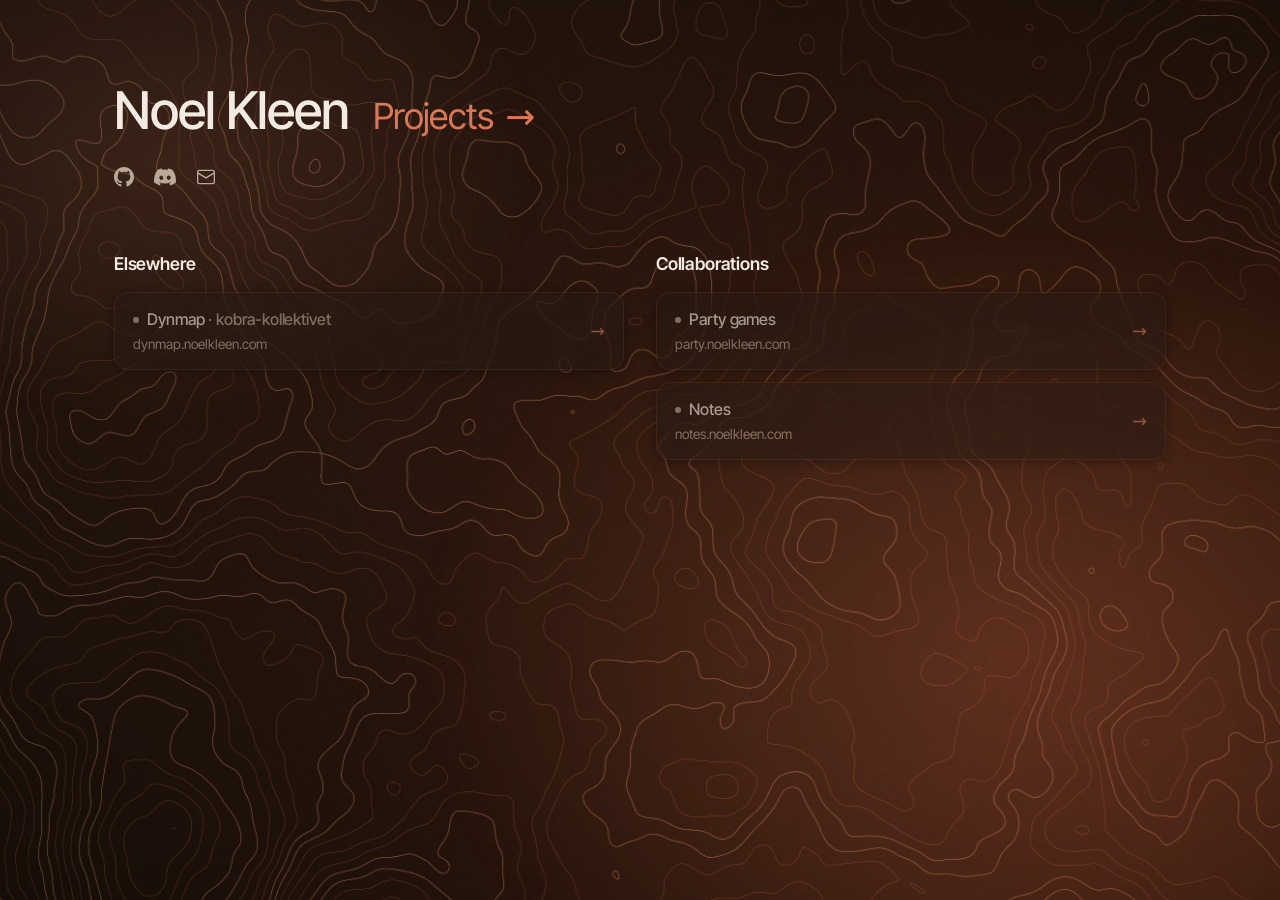
==== index.html @ 53dd17fd "Add Projects + Finance links, promote Projects beside the title - projects.noelkleen.com moves from " ====
<!doctype html>
<html lang="en">
  <head>
    <meta charset="UTF-8" />
    <meta name="viewport" content="width=device-width, initial-scale=1.0" />
    <title>Noel Kleen</title>
    <meta name="description" content="An index of what's running on noelkleen.com — out in the open, run with others, or kept to myself." />
    <meta name="theme-color" content="#1a1108" />
    <link rel="preload" as="font" type="font/woff2" href="/fonts/InterTight-latin.woff2" crossorigin />
    <link rel="stylesheet" href="/css/styles.css?v=__CSS_VERSION__" />
  </head>
  <body>
    <div class="cursor-glow" aria-hidden="true"></div>
    <div class="wrap">
      <header class="hero">
        <div class="hero-text">
          <div class="hero-headline">
            <h1 class="t-display">Noel Kleen</h1>
            <a class="hero-projects" href="https://projects.noelkleen.com" data-host="projects.noelkleen.com">
              <span>Projects</span>
              <span class="hero-projects-arrow" aria-hidden="true">→</span>
            </a>
          </div>
          <nav class="contact" aria-label="contact">
          <a href="https://github.com/AbstractNucleus" target="_blank" rel="noopener noreferrer" aria-label="GitHub">
            <svg width="20" height="20" viewBox="0 0 24 24" fill="currentColor" aria-hidden="true">
              <path d="M12 0C5.374 0 0 5.373 0 12c0 5.302 3.438 9.8 8.207 11.387.599.111.793-.261.793-.577v-2.234c-3.338.726-4.033-1.416-4.033-1.416-.546-1.387-1.333-1.756-1.333-1.756-1.089-.745.083-.729.083-.729 1.205.084 1.839 1.237 1.839 1.237 1.07 1.834 2.807 1.304 3.492.997.107-.775.418-1.305.762-1.604-2.665-.305-5.467-1.334-5.467-5.931 0-1.311.469-2.381 1.236-3.221-.124-.303-.535-1.524.117-3.176 0 0 1.008-.322 3.301 1.23A11.509 11.509 0 0 1 12 5.803c1.02.005 2.047.138 3.006.404 2.291-1.552 3.297-1.23 3.297-1.23.653 1.653.242 2.874.118 3.176.77.84 1.235 1.911 1.235 3.221 0 4.609-2.807 5.624-5.479 5.921.43.372.823 1.102.823 2.222v3.293c0 .319.192.694.801.576C20.566 21.797 24 17.3 24 12c0-6.627-5.373-12-12-12z" />
            </svg>
          </a>
          <a href="https://discord.com/users/abstractnucleus" target="_blank" rel="noopener noreferrer" aria-label="Discord">
            <svg width="22" height="22" viewBox="0 0 24 24" fill="currentColor" aria-hidden="true">
              <path d="M20.317 4.37a19.791 19.791 0 0 0-4.885-1.515.074.074 0 0 0-.079.037c-.21.375-.444.864-.608 1.25a18.27 18.27 0 0 0-5.487 0 12.64 12.64 0 0 0-.617-1.25.077.077 0 0 0-.079-.037A19.736 19.736 0 0 0 3.677 4.37a.07.07 0 0 0-.032.027C.533 9.046-.32 13.58.099 18.057a.082.082 0 0 0 .031.057 19.9 19.9 0 0 0 5.993 3.03.078.078 0 0 0 .084-.028c.462-.63.874-1.295 1.226-1.994a.076.076 0 0 0-.041-.106 13.107 13.107 0 0 1-1.872-.892.077.077 0 0 1-.008-.128 10.2 10.2 0 0 0 .372-.292.074.074 0 0 1 .077-.01c3.928 1.793 8.18 1.793 12.062 0a.074.074 0 0 1 .078.01c.12.098.246.198.373.292a.077.077 0 0 1-.006.127 12.299 12.299 0 0 1-1.873.892.077.077 0 0 0-.041.107c.36.698.772 1.362 1.225 1.993a.076.076 0 0 0 .084.028 19.839 19.839 0 0 0 6.002-3.03.077.077 0 0 0 .032-.054c.5-5.177-.838-9.674-3.549-13.66a.061.061 0 0 0-.031-.03zM8.02 15.33c-1.183 0-2.157-1.085-2.157-2.419 0-1.333.956-2.419 2.157-2.419 1.21 0 2.176 1.096 2.157 2.42 0 1.333-.956 2.418-2.157 2.418zm7.975 0c-1.183 0-2.157-1.085-2.157-2.419 0-1.333.956-2.419 2.157-2.419 1.21 0 2.176 1.096 2.157 2.42 0 1.333-.946 2.418-2.157 2.418z" />
            </svg>
          </a>
          <a href="mailto:noelhkleen@gmail.com" aria-label="Email">
            <svg width="20" height="20" viewBox="0 0 24 24" fill="none" stroke="currentColor" stroke-width="1.6" stroke-linecap="round" stroke-linejoin="round" aria-hidden="true">
              <rect x="2" y="4" width="20" height="16" rx="2" />
              <path d="M22 7l-10 6L2 7" />
            </svg>
          </a>
        </nav>
        </div>

        <div class="hero-actions">
          <details class="menu" hidden>
            <summary class="pill">
              <span>Private</span>
              <span class="menu-caret" aria-hidden="true"></span>
            </summary>
            <ul class="menu-panel" role="menu">
              <li role="none">
                <a class="menu-item" role="menuitem" href="https://analytics.noelkleen.com" data-host="analytics.noelkleen.com">
                  <span class="menu-item-title"><span class="status-dot" aria-hidden="true"></span>Analytics</span>
                  <span class="menu-item-host">analytics.noelkleen.com</span>
                </a>
              </li>
              <li role="none">
                <a class="menu-item" role="menuitem" href="https://studio.noelkleen.com" data-host="studio.noelkleen.com">
                  <span class="menu-item-title"><span class="status-dot" aria-hidden="true"></span>Studio</span>
                  <span class="menu-item-host">studio.noelkleen.com</span>
                </a>
              </li>
              <li role="none">
                <a class="menu-item" role="menuitem" href="https://finance.noelkleen.com" data-host="finance.noelkleen.com">
                  <span class="menu-item-title"><span class="status-dot" aria-hidden="true"></span>Finance</span>
                  <span class="menu-item-host">finance.noelkleen.com</span>
                </a>
              </li>
            </ul>
          </details>
        </div>
      </header>

      <main class="columns">
        <section aria-labelledby="col-elsewhere">
          <h2 id="col-elsewhere" class="t-h2">Elsewhere</h2>
          <ul class="link-list">
            <li>
              <a class="link-row" href="https://dynmap.noelkleen.com" data-host="dynmap.noelkleen.com">
                <span class="link-row-text">
                  <span class="link-row-title"><span class="status-dot" aria-hidden="true"></span>Dynmap <span class="t-muted">· kobra-kollektivet</span></span>
                  <span class="link-row-host">dynmap.noelkleen.com</span>
                </span>
                <span class="link-row-arrow" aria-hidden="true">→</span>
              </a>
            </li>
          </ul>
        </section>

        <section aria-labelledby="col-collaborations">
          <h2 id="col-collaborations" class="t-h2">Collaborations</h2>
          <ul class="link-list">
            <li>
              <a class="link-row" href="https://party.noelkleen.com" data-host="party.noelkleen.com">
                <span class="link-row-text">
                  <span class="link-row-title"><span class="status-dot" aria-hidden="true"></span>Party games</span>
                  <span class="link-row-host">party.noelkleen.com</span>
                </span>
                <span class="link-row-arrow" aria-hidden="true">→</span>
              </a>
            </li>
            <li>
              <a class="link-row" href="https://notes.noelkleen.com" data-host="notes.noelkleen.com">
                <span class="link-row-text">
                  <span class="link-row-title"><span class="status-dot" aria-hidden="true"></span>Notes</span>
                  <span class="link-row-host">notes.noelkleen.com</span>
                </span>
                <span class="link-row-arrow" aria-hidden="true">→</span>
              </a>
            </li>
          </ul>
        </section>

      </main>
    </div>
    <script>
      // Cursor-following spotlight. rAF-throttled CSS-var writes so we
      // don't fight the compositor; short-circuits on reduced-motion and
      // on touch-primary devices (where there's no cursor to follow).
      (function () {
        if (window.matchMedia('(prefers-reduced-motion: reduce)').matches) return;
        if (window.matchMedia('(hover: none)').matches) return;
        var body = document.body;
        var pendingX = 0, pendingY = 0, scheduled = false;
        window.addEventListener('mousemove', function (e) {
          pendingX = e.clientX;
          pendingY = e.clientY;
          if (!scheduled) {
            scheduled = true;
            requestAnimationFrame(function () {
              body.style.setProperty('--mouse-x', pendingX + 'px');
              body.style.setProperty('--mouse-y', pendingY + 'px');
              if (!body.classList.contains('has-cursor')) body.classList.add('has-cursor');
              scheduled = false;
            });
          }
        }, { passive: true });
        window.addEventListener('mouseleave', function () {
          body.classList.remove('has-cursor');
        });
      })();
    </script>
    <script>
      // Probe each subdomain from the visitor's own browser. mode:no-cors
      // makes the request cross-origin-safe at the cost of getting an
      // opaque response — but we only need the binary signal: the
      // promise resolves on any HTTP response (host is reachable from
      // this network), rejects on DNS failure / connection refused / TLS
      // error / timeout (not reachable). 5s timeout via AbortController.
      // no-referrer + credentials:omit so we don't leak anything to
      // the target hosts.
      (function () {
        function check(host) {
          var ctrl = new AbortController();
          var timer = setTimeout(function () { ctrl.abort(); }, 5000);
          return fetch('https://' + host + '/?t=' + Date.now(), {
            mode: 'no-cors',
            cache: 'no-store',
            credentials: 'omit',
            referrerPolicy: 'no-referrer',
            signal: ctrl.signal
          })
            .then(function () { return true; })
            .catch(function () { return false; })
            .then(function (up) { clearTimeout(timer); return up; });
        }

        document.querySelectorAll('[data-host]').forEach(function (el) {
          check(el.dataset.host).then(function (up) {
            el.classList.add(up ? 'is-up' : 'is-down');
            el.title = up ? 'Online' : 'Offline';
            if (up) {
              var menu = el.closest('.menu');
              if (menu) menu.hidden = false;
            }
          });
        });
      })();
    </script>
  </body>
</html>
---- css/styles.css ----
/* =========================================================================
   noelkleen.com — styles
   Built on the Hearth design system (D:/code/design). Warm dark editorial:
   cocoa-pit page with a terracotta glow over a topography texture, glass
   panels with hairline accent borders, Inter Tight throughout, one accent.

   Single CSS file so the build is one hash, one link. Font and image paths
   are absolute (`/fonts/...`, `/images/...`) so this stylesheet can be
   served from /css/styles.css and still resolve its assets.
   ========================================================================= */


/* ---- Fonts (Inter Tight, variable weight 100–900, latin + latin-ext) ---- */

@font-face {
  font-family: 'Inter Tight';
  font-style: normal;
  font-weight: 100 900;
  font-display: swap;
  src: url('/fonts/InterTight-latin.woff2') format('woff2');
  unicode-range: U+0000-00FF, U+0131, U+0152-0153, U+02BB-02BC, U+02C6, U+02DA, U+02DC, U+0304, U+0308, U+0329, U+2000-206F, U+20AC, U+2122, U+2191, U+2193, U+2212, U+2215, U+FEFF, U+FFFD;
}

@font-face {
  font-family: 'Inter Tight';
  font-style: normal;
  font-weight: 100 900;
  font-display: swap;
  src: url('/fonts/InterTight-latin-ext.woff2') format('woff2');
  unicode-range: U+0100-02BA, U+02BD-02C5, U+02C7-02CC, U+02CE-02D7, U+02DD-02FF, U+0304, U+0308, U+0329, U+1D00-1DBF, U+1E00-1E9F, U+1EF2-1EFF, U+2020, U+20A0-20AB, U+20AD-20C0, U+2113, U+2C60-2C7F, U+A720-A7FF;
}

@font-face {
  font-family: 'Inter Tight';
  font-style: italic;
  font-weight: 100 900;
  font-display: swap;
  src: url('/fonts/InterTight-italic-latin.woff2') format('woff2');
  unicode-range: U+0000-00FF, U+0131, U+0152-0153, U+02BB-02BC, U+02C6, U+02DA, U+02DC, U+0304, U+0308, U+0329, U+2000-206F, U+20AC, U+2122, U+2191, U+2193, U+2212, U+2215, U+FEFF, U+FFFD;
}

@font-face {
  font-family: 'Inter Tight';
  font-style: italic;
  font-weight: 100 900;
  font-display: swap;
  src: url('/fonts/InterTight-italic-latin-ext.woff2') format('woff2');
  unicode-range: U+0100-02BA, U+02BD-02C5, U+02C7-02CC, U+02CE-02D7, U+02DD-02FF, U+0304, U+0308, U+0329, U+1D00-1DBF, U+1E00-1E9F, U+1EF2-1EFF, U+2020, U+20A0-20AB, U+20AD-20C0, U+2113, U+2C60-2C7F, U+A720-A7FF;
}


/* ---- Primitives -------------------------------------------------------- */
:root {
  --hex-cocoa-pit:    #1a1108;
  --hex-cocoa-glow:   #3a1d10;
  --hex-cocoa:        #261b14;
  --hex-cocoa-lift:   #32231a;

  --hex-cream:        #f3ebe1;
  --hex-stone:        #b8a99a;

  --hex-clay:         #d97757;
  --hex-clay-soft:    #cc785c;

  --hex-surface:        rgba(38, 27, 20, 0.78);
  --hex-surface-lift:   rgba(50, 35, 26, 0.88);
  --hex-border:         rgba(204, 120, 92, 0.18);
  --hex-border-strong:  rgba(217, 119, 87, 0.45);
}


/* ---- Semantic tokens --------------------------------------------------- */
:root {
  --bg-page:           var(--hex-cocoa-pit);
  --bg-glow:           var(--hex-cocoa-glow);
  --bg-surface:        var(--hex-surface);
  --bg-surface-hover:  var(--hex-surface-lift);

  --fg-primary:  var(--hex-cream);
  --fg-muted:    var(--hex-stone);

  --border-soft:    var(--hex-border);
  --border-strong:  var(--hex-border-strong);

  --accent:       var(--hex-clay);
  --accent-soft:  var(--hex-clay-soft);

  --ring: var(--hex-clay);

  --shadow:        0 2px 12px rgba(0, 0, 0, 0.5);
  --shadow-hover:  0 12px 32px rgba(0, 0, 0, 0.6),
                   0 0 0 1px var(--border-strong);

  color-scheme: dark;
}


/* ---- Type, radii, spacing, motion -------------------------------------- */
:root {
  --font-sans: "Inter Tight", "Inter", -apple-system, BlinkMacSystemFont,
               "Segoe UI", system-ui, "Helvetica Neue", Arial, sans-serif;
  --font-mono: ui-monospace, "JetBrains Mono", "Fira Code", SFMono-Regular,
               Menlo, Consolas, "Liberation Mono", monospace;

  --fs-xs:  0.85rem;
  --fs-sm:  0.9rem;
  --fs-md:  0.95rem;
  --fs-base: 1rem;
  --fs-lg:  1.1rem;
  --fs-xl:  1.2rem;
  --fs-display: clamp(2.25rem, 4.5vw, 3.25rem);

  --lh-tight: 1.2;
  --lh-snug:  1.35;
  --lh-base:  1.55;

  --radius:        14px;
  --radius-small:  8px;

  --space-1:  4px;
  --space-2:  8px;
  --space-3:  12px;
  --space-4:  16px;
  --space-5:  20px;
  --space-6:  24px;
  --space-7:  28px;
  --space-8:  32px;
  --space-10: 40px;
  --space-14: 56px;
  --space-16: 64px;
  --space-20: 80px;

  --motion-fast: 180ms;
  --ease:        ease;
}


/* ---- Base -------------------------------------------------------------- */
*, *::before, *::after { box-sizing: border-box; }

html, body {
  margin: 0;
  padding: 0;
  min-height: 100vh;
}

/* Page colour lives on html so body's pseudo-elements can layer the
   animated topography + glow above it without occluding each other. */
html {
  background-color: var(--bg-page);
}

body {
  color: var(--fg-primary);
  font-family: var(--font-sans);
  font-size: var(--fs-base);
  line-height: var(--lh-base);
  -webkit-font-smoothing: antialiased;
  text-rendering: optimizeLegibility;
}


/* ---- Animated backdrop -----------------------------------------------
   Ported from the /projects page. Three layers, all behind content:
     1. body::before — the topography texture, drifting + zooming slowly
     2. body::after  — two warm radial glows wandering at different rates
     3. .cursor-glow — a spotlight that follows the mouse (set in JS via
                       --mouse-x / --mouse-y custom properties)
   The design system has a "no background animation" rule; this is an
   intentional override to match the rest of the noelkleen.com surface.
   --------------------------------------------------------------------- */

body::before,
body::after {
  content: "";
  position: fixed;
  inset: -8%;
  z-index: -1;
  pointer-events: none;
  will-change: transform, opacity;
}

body::before {
  background: url("/images/topography.jpg") center / cover no-repeat;
  opacity: 0.65;
  animation: backdrop-drift 10s ease-in-out infinite alternate;
}

body::after {
  background:
    radial-gradient(ellipse 1100px 800px at 75% 70%,
                    rgba(217, 119, 87, 0.20) 0%,
                    rgba(58, 36, 27, 0) 55%),
    radial-gradient(ellipse 700px 500px at 18% 22%,
                    rgba(224, 139, 111, 0.13) 0%,
                    rgba(58, 36, 27, 0) 55%);
  background-size: 100% 100%, 100% 100%;
  animation: glow-wander 6s ease-in-out infinite alternate,
             glow-shift 4s ease-in-out infinite alternate;
}

@keyframes backdrop-drift {
  0%   { transform: translate3d(-2%, -1%, 0) scale(1.04) rotate(-0.8deg); }
  100% { transform: translate3d(2%, 1.5%, 0) scale(1.10) rotate(0.8deg); }
}

@keyframes glow-wander {
  0%   { transform: translate3d(-3%, 2%, 0) scale(1.0); }
  100% { transform: translate3d(4%, -2%, 0) scale(1.15); }
}

@keyframes glow-shift {
  0%   { background-position: 0% 0%, 0% 0%; }
  100% { background-position: 4% -3%, -5% 4%; }
}

.cursor-glow {
  position: fixed;
  inset: 0;
  z-index: -1;
  pointer-events: none;
  background: radial-gradient(circle 360px at var(--mouse-x, 50%) var(--mouse-y, 50%),
              rgba(217, 119, 87, 0.22) 0%,
              rgba(217, 119, 87, 0.08) 30%,
              rgba(58, 36, 27, 0) 70%);
  opacity: 0;
  transition: opacity 400ms ease;
  will-change: background;
}

body.has-cursor .cursor-glow {
  opacity: 1;
}

::selection { background: var(--accent); color: var(--bg-page); }
::placeholder { color: var(--fg-muted); opacity: 1; }

a {
  color: var(--accent);
  text-decoration: none;
  transition: color var(--motion-fast) var(--ease);
}
a:hover { color: var(--accent-soft); }

:focus { outline: none; }
:focus-visible {
  outline: 2px solid var(--ring);
  outline-offset: 2px;
  border-radius: inherit;
}


/* ---- Type utilities ---------------------------------------------------- */

.t-display {
  font-size: var(--fs-display);
  line-height: var(--lh-tight);
  letter-spacing: -0.02em;
  font-weight: 500;
  margin: 0;
}

.t-h2 {
  font-size: var(--fs-lg);
  line-height: var(--lh-snug);
  letter-spacing: -0.01em;
  font-weight: 600;
  margin: 0;
}

.t-lede {
  font-size: var(--fs-lg);
  line-height: var(--lh-base);
  font-style: italic;
  color: var(--fg-muted);
  max-width: 62ch;
  margin: 0;
}

.t-muted { color: var(--fg-muted); }


/* ---- Page layout ------------------------------------------------------- */

.wrap {
  max-width: 1100px;
  margin: 0 auto;
  padding: var(--space-20) var(--space-6) var(--space-20);
}

.hero {
  display: flex;
  align-items: flex-start;
  justify-content: space-between;
  gap: var(--space-6);
  flex-wrap: wrap;
  margin-bottom: var(--space-16);
}

.hero-text {
  display: flex;
  flex-direction: column;
  gap: var(--space-4);
  min-width: 0;
  flex: 1;
}

.hero-headline {
  display: flex;
  flex-wrap: wrap;
  align-items: baseline;
  column-gap: var(--space-6);
  row-gap: var(--space-2);
}

.hero-projects {
  display: inline-flex;
  align-items: baseline;
  gap: var(--space-3);
  font-size: clamp(1.5rem, 3vw, 2.25rem);
  font-weight: 400;
  line-height: var(--lh-tight);
  letter-spacing: -0.015em;
  color: var(--accent);
  text-decoration: none;
  transition: color var(--motion-fast) var(--ease);
}

.hero-projects:hover,
.hero-projects:focus-visible {
  color: var(--accent-soft);
  outline: none;
}

.hero-projects-arrow {
  display: inline-block;
  transition: transform var(--motion-fast) var(--ease);
}

.hero-projects:hover .hero-projects-arrow,
.hero-projects:focus-visible .hero-projects-arrow {
  transform: translateX(4px);
}

.contact {
  display: flex;
  align-items: center;
  gap: var(--space-5);
  margin-top: var(--space-2);
}

.contact a {
  display: inline-flex;
  align-items: center;
  justify-content: center;
  color: var(--fg-muted);
  border-radius: var(--radius-small);
  transition: color var(--motion-fast) var(--ease),
              transform var(--motion-fast) var(--ease);
}

.contact a:hover,
.contact a:focus-visible {
  color: var(--accent);
  transform: translateY(-1px);
}

.contact svg {
  display: block;
}

.columns {
  display: grid;
  grid-template-columns: repeat(2, 1fr);
  gap: var(--space-8);
}

.columns > section {
  display: flex;
  flex-direction: column;
  gap: var(--space-4);
  min-width: 0;
}

.link-list {
  list-style: none;
  margin: 0;
  padding: 0;
  display: flex;
  flex-direction: column;
  gap: var(--space-3);
}


/* ---- Link row — the homepage's headline panel -------------------------
   Glass surface over the page glow, hairline border, 14px radius, shadow
   at rest. Hover lifts 3px and warms; the arrow tracks right. Same beat
   as the design system's .card, just denser for nav use.
   --------------------------------------------------------------------- */

.link-row {
  display: grid;
  grid-template-columns: 1fr auto;
  align-items: center;
  gap: var(--space-3);
  padding: 14px 18px;
  background: var(--bg-surface);
  border: 1px solid var(--border-soft);
  border-radius: var(--radius);
  box-shadow: var(--shadow);
  backdrop-filter: blur(8px);
  -webkit-backdrop-filter: blur(8px);
  color: inherit;
  text-decoration: none;
  transition: transform var(--motion-fast) var(--ease),
              box-shadow var(--motion-fast) var(--ease),
              background var(--motion-fast) var(--ease),
              border-color var(--motion-fast) var(--ease);
}

a.link-row:hover,
a.link-row:focus-visible {
  transform: translateY(-3px);
  box-shadow: var(--shadow-hover);
  background: var(--bg-surface-hover);
  border-color: var(--border-strong);
  outline: none;
}

a.link-row:hover .link-row-arrow,
a.link-row:focus-visible .link-row-arrow {
  transform: translateX(2px);
  color: var(--accent-soft);
}

.link-row-text {
  display: flex;
  flex-direction: column;
  gap: 2px;
  min-width: 0;
}

.link-row-title {
  font-size: var(--fs-base);
  font-weight: 500;
  color: var(--fg-primary);
  letter-spacing: -0.005em;
}

.link-row-host {
  font-size: var(--fs-xs);
  color: var(--fg-muted);
}

.link-row-arrow {
  color: var(--accent);
  font-size: var(--fs-lg);
  line-height: 1;
  transition: transform var(--motion-fast) var(--ease),
              color var(--motion-fast) var(--ease);
}


/* ---- Private dropdown — top-right glass pill -------------------------
   Native <details>/<summary> so it works without JS and is keyboard-
   accessible out of the box. Trigger is a glass pill; the panel floats
   absolutely below with the same translucent surface, hairline border,
   and 8px blur as the link rows. The caret is a glyph swap (▾ → ▴) on
   [open] rather than a rotation — the design system disallows rotation.
   --------------------------------------------------------------------- */

.hero-actions {
  display: flex;
  align-items: center;
  gap: var(--space-3);
  flex-wrap: wrap;
}

.menu {
  position: relative;
}

.pill {
  list-style: none;
  cursor: pointer;
  user-select: none;
  display: inline-flex;
  align-items: center;
  gap: var(--space-2);
  padding: 10px 16px;
  background: var(--bg-surface);
  border: 1px solid var(--border-soft);
  border-radius: var(--radius-small);
  box-shadow: var(--shadow);
  backdrop-filter: blur(8px);
  -webkit-backdrop-filter: blur(8px);
  color: var(--fg-primary);
  font-size: var(--fs-sm);
  font-weight: 500;
  letter-spacing: -0.005em;
  text-decoration: none;
  transition: background var(--motion-fast) var(--ease),
              border-color var(--motion-fast) var(--ease);
}

.pill::-webkit-details-marker { display: none; }
.pill::marker { content: ''; }

.pill:hover,
.menu[open] .pill,
.pill:focus-visible {
  background: var(--bg-surface-hover);
  border-color: var(--border-strong);
  outline: none;
}

.menu-caret {
  color: var(--accent);
  font-size: 0.7em;
  line-height: 1;
}

.menu-caret::before { content: '▾'; }
.menu[open] .menu-caret::before { content: '▴'; }

.menu-panel {
  list-style: none;
  margin: var(--space-2) 0 0;
  padding: var(--space-2);
  position: absolute;
  top: 100%;
  right: 0;
  min-width: 240px;
  background: var(--bg-surface);
  border: 1px solid var(--border-soft);
  border-radius: var(--radius);
  box-shadow: var(--shadow-hover);
  backdrop-filter: blur(8px);
  -webkit-backdrop-filter: blur(8px);
  z-index: 10;
  display: flex;
  flex-direction: column;
  gap: 2px;
}

.menu-item {
  display: flex;
  flex-direction: column;
  gap: 2px;
  padding: 10px 12px;
  border-radius: var(--radius-small);
  color: inherit;
  text-decoration: none;
  transition: background var(--motion-fast) var(--ease);
}

.menu-item:hover,
.menu-item:focus-visible {
  background: rgba(217, 119, 87, 0.10);
  color: inherit;
  outline: none;
}

.menu-item-title {
  font-size: var(--fs-base);
  font-weight: 500;
  color: var(--fg-primary);
}

.menu-item-host {
  font-size: var(--fs-xs);
  color: var(--fg-muted);
}


/* ---- Status dot -------------------------------------------------------
   Tiny live/offline indicator, populated by the inline status script
   from /status/status.json. Hidden by default so the page never lies
   about a state it doesn't know; only appears once JS has tagged the
   row with .is-up or .is-down.

   Live → accent (terracotta), reusing the existing brand colour so the
   palette stays intact (the design system bans status colour families).
   Offline → stone-coloured dot plus a 0.6 opacity dim on the whole row,
   so the signal carries without colour alone.
   --------------------------------------------------------------------- */

.status-dot {
  display: none;
  width: 6px;
  height: 6px;
  border-radius: 50%;
  margin-right: 8px;
  vertical-align: 2px;
  flex-shrink: 0;
}

.is-up .status-dot,
.is-down .status-dot {
  display: inline-block;
}

.is-up .status-dot   { background: var(--accent); }
.is-down .status-dot { background: var(--fg-muted); }

.link-row.is-down,
.menu-item.is-down {
  opacity: 0.6;
}


/* ---- Responsive -------------------------------------------------------- */

@media (max-width: 760px) {
  .wrap {
    padding: var(--space-14) var(--space-6) var(--space-16);
  }
  .columns {
    grid-template-columns: 1fr;
    gap: var(--space-10);
  }
  .hero {
    margin-bottom: var(--space-10);
  }
}


/* ---- Reduced motion --------------------------------------------------- */
@media (prefers-reduced-motion: reduce) {
  *, *::before, *::after {
    animation-duration: 0.01ms !important;
    animation-iteration-count: 1 !important;
    transition-duration: 0.01ms !important;
    scroll-behavior: auto !important;
  }
}
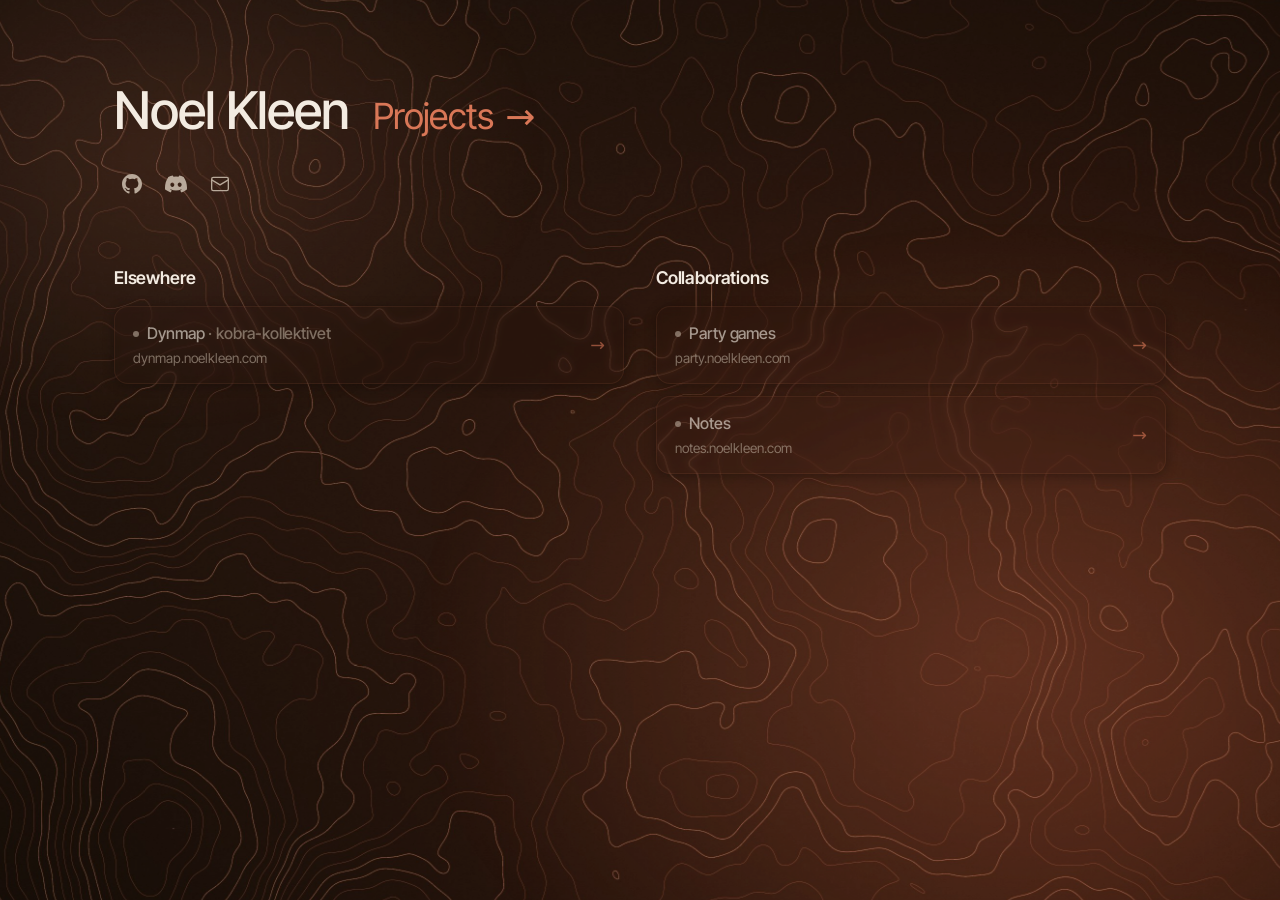
==== commit 554f5c87: "Add favicon and Open Graph meta tags So tabs show a real icon and shared links unfurl with title + d" ====
--- a/index.html
+++ b/index.html
@@ -6,6 +6,11 @@
     <title>Noel Kleen</title>
     <meta name="description" content="An index of what's running on noelkleen.com — out in the open, run with others, or kept to myself." />
     <meta name="theme-color" content="#1a1108" />
+    <meta property="og:type" content="website" />
+    <meta property="og:title" content="Noel Kleen" />
+    <meta property="og:description" content="An index of what's running on noelkleen.com — out in the open, run with others, or kept to myself." />
+    <meta property="og:url" content="https://noelkleen.com" />
+    <link rel="icon" type="image/svg+xml" href="/images/favicon.svg" />
     <link rel="preload" as="font" type="font/woff2" href="/fonts/InterTight-latin.woff2" crossorigin />
     <link rel="stylesheet" href="/css/styles.css?v=__CSS_VERSION__" />
   </head>
--- a/css/styles.css
+++ b/css/styles.css
@@ -1,8 +1,8 @@
 /* =========================================================================
    noelkleen.com — styles
-   Built on the Hearth design system (D:/code/design). Warm dark editorial:
-   cocoa-pit page with a terracotta glow over a topography texture, glass
-   panels with hairline accent borders, Inter Tight throughout, one accent.
+   Built on the Hearth design system. Warm dark editorial: cocoa-pit page
+   with a terracotta glow over a topography texture, glass panels with
+   hairline accent borders, Inter Tight throughout, one accent.
 
    Single CSS file so the build is one hash, one link. Font and image paths
    are absolute (`/fonts/...`, `/images/...`) so this stylesheet can be
@@ -62,8 +62,8 @@
   --hex-clay:         #d97757;
   --hex-clay-soft:    #cc785c;
 
-  --hex-surface:        rgba(38, 27, 20, 0.78);
-  --hex-surface-lift:   rgba(50, 35, 26, 0.88);
+  --hex-surface:        rgba(38, 27, 20, 0.14);
+  --hex-surface-lift:   rgba(50, 35, 26, 0.30);
   --hex-border:         rgba(204, 120, 92, 0.18);
   --hex-border-strong:  rgba(217, 119, 87, 0.45);
 }
@@ -130,8 +130,15 @@
   --space-16: 64px;
   --space-20: 80px;
 
-  --motion-fast: 180ms;
-  --ease:        ease;
+  --motion-fast:   180ms;
+  --motion-smooth: 320ms;
+  --ease:          ease;
+  /* Refined "fast-out / slow-end" curve — the small movements (arrows,
+     underline wipes, chip materialisations) land softer with this than
+     with plain `ease`, without feeling sluggish. Used for hover state
+     transitions on every button; the press-down on :active stays on
+     --motion-fast so clicks feel immediate. */
+  --ease-out:      cubic-bezier(0.32, 0.72, 0, 1);
 }
 
 
@@ -313,6 +320,13 @@
   row-gap: var(--space-2);
 }
 
+/* The "Projects" jump-link beside the title. Display-size inline link;
+   doesn't try to be a chip. Refinement: an animated underline that wipes
+   in from the left (scaleX from 0, transform-origin left) — a piece of
+   the page's terracotta accent literally appearing under the word as you
+   approach it. The arrow drifts right with a small overshoot via the
+   custom easing. The underline sits on the word only, not under the
+   arrow, so the arrow's motion stays unambiguous. */
 .hero-projects {
   display: inline-flex;
   align-items: baseline;
@@ -323,7 +337,31 @@
   letter-spacing: -0.015em;
   color: var(--accent);
   text-decoration: none;
-  transition: color var(--motion-fast) var(--ease);
+  transition: color var(--motion-fast) var(--ease-out);
+}
+
+.hero-projects > span:first-child {
+  position: relative;
+  display: inline-block;
+}
+
+.hero-projects > span:first-child::after {
+  content: "";
+  position: absolute;
+  left: 0;
+  right: 0;
+  bottom: 0.05em;
+  height: 1px;
+  background: currentColor;
+  opacity: 0.6;
+  transform: scaleX(0);
+  transform-origin: left center;
+  transition: transform var(--motion-smooth) var(--ease-out);
+}
+
+.hero-projects:hover > span:first-child::after,
+.hero-projects:focus-visible > span:first-child::after {
+  transform: scaleX(1);
 }
 
 .hero-projects:hover,
@@ -334,35 +372,53 @@
 
 .hero-projects-arrow {
   display: inline-block;
-  transition: transform var(--motion-fast) var(--ease);
+  transition: transform var(--motion-smooth) var(--ease-out);
 }
 
 .hero-projects:hover .hero-projects-arrow,
 .hero-projects:focus-visible .hero-projects-arrow {
-  transform: translateX(4px);
+  transform: translateX(3px);
 }
 
 .contact {
   display: flex;
   align-items: center;
-  gap: var(--space-5);
+  gap: var(--space-2);
   margin-top: var(--space-2);
 }
 
+/* Icon chip — 36×36 hit target with a glass backdrop that fades in on
+   hover. Resting state is transparent so the icons feel "loose" on the
+   page; hover materialises a flat chip with a hairline border. The
+   icon colour climbs muted → accent on the same curve. */
 .contact a {
   display: inline-flex;
   align-items: center;
   justify-content: center;
+  width: 36px;
+  height: 36px;
   color: var(--fg-muted);
-  border-radius: var(--radius-small);
-  transition: color var(--motion-fast) var(--ease),
-              transform var(--motion-fast) var(--ease);
+  background: transparent;
+  border: 1px solid transparent;
+  border-radius: 10px;
+  transition: color var(--motion-smooth) var(--ease-out),
+              background var(--motion-smooth) var(--ease-out),
+              border-color var(--motion-smooth) var(--ease-out),
+              transform var(--motion-fast) var(--ease-out);
 }
 
 .contact a:hover,
 .contact a:focus-visible {
   color: var(--accent);
+  background: var(--bg-surface);
+  border-color: var(--border-soft);
   transform: translateY(-1px);
+  outline: none;
+}
+
+.contact a:active {
+  transform: translateY(0);
+  transition-duration: var(--motion-fast);
 }
 
 .contact svg {
@@ -408,19 +464,19 @@
   border: 1px solid var(--border-soft);
   border-radius: var(--radius);
   box-shadow: var(--shadow);
-  backdrop-filter: blur(8px);
-  -webkit-backdrop-filter: blur(8px);
+  backdrop-filter: blur(3px);
+  -webkit-backdrop-filter: blur(3px);
   color: inherit;
   text-decoration: none;
-  transition: transform var(--motion-fast) var(--ease),
-              box-shadow var(--motion-fast) var(--ease),
-              background var(--motion-fast) var(--ease),
-              border-color var(--motion-fast) var(--ease);
+  transition: transform var(--motion-smooth) var(--ease-out),
+              box-shadow var(--motion-smooth) var(--ease-out),
+              background var(--motion-smooth) var(--ease-out),
+              border-color var(--motion-smooth) var(--ease-out);
 }
 
 a.link-row:hover,
 a.link-row:focus-visible {
-  transform: translateY(-3px);
+  transform: translateY(-2px);
   box-shadow: var(--shadow-hover);
   background: var(--bg-surface-hover);
   border-color: var(--border-strong);
@@ -431,6 +487,11 @@
 a.link-row:focus-visible .link-row-arrow {
   transform: translateX(2px);
   color: var(--accent-soft);
+}
+
+a.link-row:active {
+  transform: translateY(0);
+  transition-duration: var(--motion-fast);
 }
 
 .link-row-text {
@@ -456,8 +517,8 @@
   color: var(--accent);
   font-size: var(--fs-lg);
   line-height: 1;
-  transition: transform var(--motion-fast) var(--ease),
-              color var(--motion-fast) var(--ease);
+  transition: transform var(--motion-smooth) var(--ease-out),
+              color var(--motion-smooth) var(--ease-out);
 }
 
 
@@ -480,6 +541,9 @@
   position: relative;
 }
 
+/* Trigger pill — glass chip. Slight translateY-press on :active so the
+   click feels physical. When the menu is [open] the chip stays in the
+   hover state so it reads as the active element. */
 .pill {
   list-style: none;
   cursor: pointer;
@@ -492,15 +556,16 @@
   border: 1px solid var(--border-soft);
   border-radius: var(--radius-small);
   box-shadow: var(--shadow);
-  backdrop-filter: blur(8px);
-  -webkit-backdrop-filter: blur(8px);
+  backdrop-filter: blur(3px);
+  -webkit-backdrop-filter: blur(3px);
   color: var(--fg-primary);
   font-size: var(--fs-sm);
   font-weight: 500;
   letter-spacing: -0.005em;
   text-decoration: none;
-  transition: background var(--motion-fast) var(--ease),
-              border-color var(--motion-fast) var(--ease);
+  transition: background var(--motion-smooth) var(--ease-out),
+              border-color var(--motion-smooth) var(--ease-out),
+              transform var(--motion-fast) var(--ease-out);
 }
 
 .pill::-webkit-details-marker { display: none; }
@@ -514,14 +579,24 @@
   outline: none;
 }
 
+.pill:active {
+  transform: translateY(1px);
+  transition-duration: var(--motion-fast);
+}
+
 .menu-caret {
   color: var(--accent);
   font-size: 0.7em;
   line-height: 1;
+  transition: color var(--motion-smooth) var(--ease-out);
 }
 
 .menu-caret::before { content: '▾'; }
 .menu[open] .menu-caret::before { content: '▴'; }
+
+.menu[open] .menu-caret {
+  color: var(--fg-primary);
+}
 
 .menu-panel {
   list-style: none;
@@ -535,14 +610,16 @@
   border: 1px solid var(--border-soft);
   border-radius: var(--radius);
   box-shadow: var(--shadow-hover);
-  backdrop-filter: blur(8px);
-  -webkit-backdrop-filter: blur(8px);
+  backdrop-filter: blur(3px);
+  -webkit-backdrop-filter: blur(3px);
   z-index: 10;
   display: flex;
   flex-direction: column;
   gap: 2px;
 }
 
+/* Menu rows. Soft accent wash on hover — kept in place (no translate)
+   so they don't outdent past the rest of the list. */
 .menu-item {
   display: flex;
   flex-direction: column;
@@ -551,7 +628,7 @@
   border-radius: var(--radius-small);
   color: inherit;
   text-decoration: none;
-  transition: background var(--motion-fast) var(--ease);
+  transition: background var(--motion-smooth) var(--ease-out);
 }
 
 .menu-item:hover,
@@ -600,8 +677,23 @@
   display: inline-block;
 }
 
-.is-up .status-dot   { background: var(--accent); }
+/* Live → accent, with a slow 4s breath so "online" reads as alive.
+   Smaller spread + lower alpha than the first cut — the eye picks up
+   on the pulse only when looking at the dot. Reduced-motion users get
+   the static dot via the global rule below. */
+.is-up .status-dot {
+  background: var(--accent);
+  box-shadow: 0 0 0 0 rgba(217, 119, 87, 0.35);
+  animation: status-pulse 4s ease-out infinite;
+}
+
 .is-down .status-dot { background: var(--fg-muted); }
+
+@keyframes status-pulse {
+  0%   { box-shadow: 0 0 0 0   rgba(217, 119, 87, 0.35); }
+  80%  { box-shadow: 0 0 0 4px rgba(217, 119, 87, 0); }
+  100% { box-shadow: 0 0 0 0   rgba(217, 119, 87, 0); }
+}
 
 .link-row.is-down,
 .menu-item.is-down {
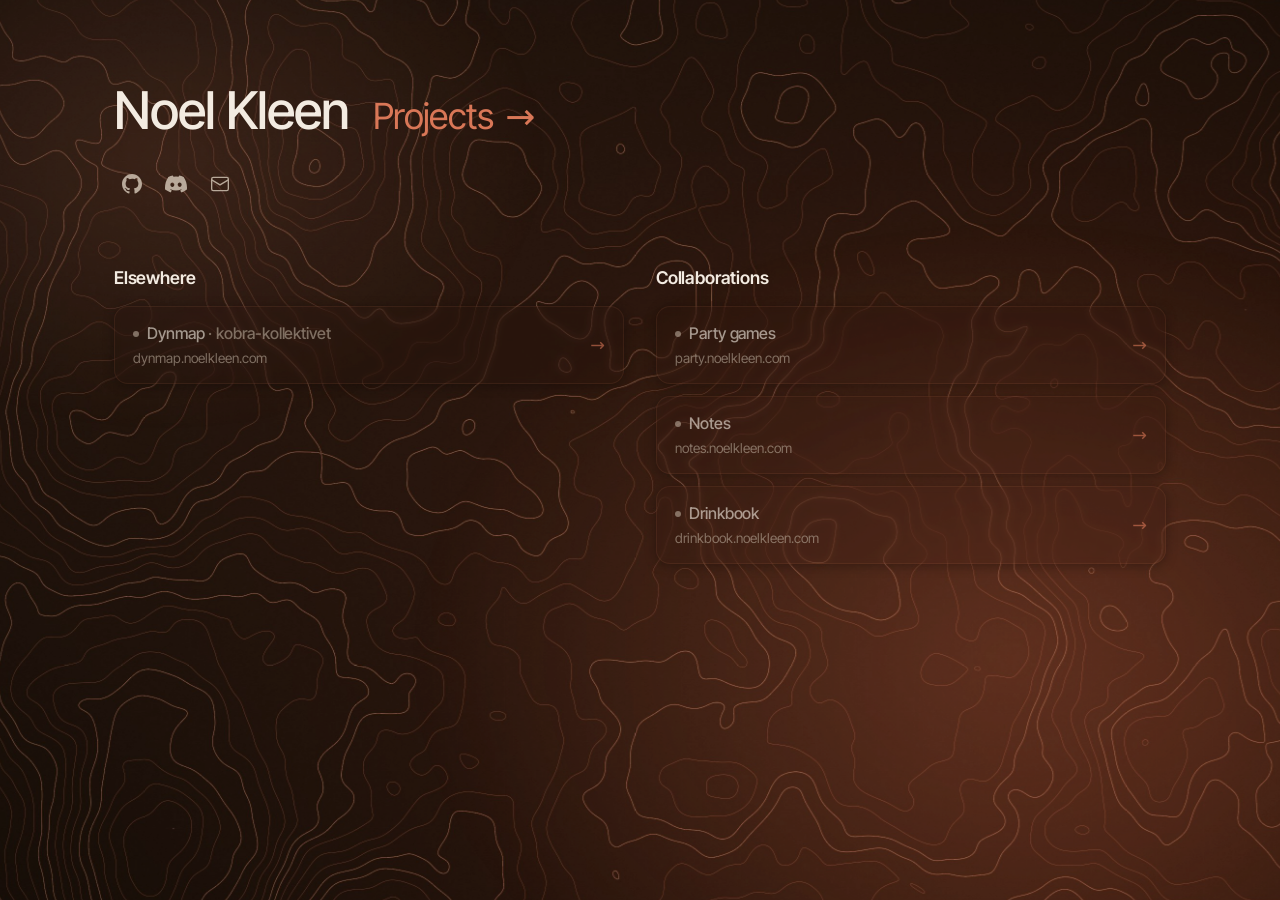
==== commit 037cfa30: "Add Drinkbook and Mcontrol links Co-Authored-By: Claude Opus 4.7 (1M context) <noreply@anthropic.com" ====
--- a/index.html
+++ b/index.html
@@ -71,6 +71,12 @@
                   <span class="menu-item-host">finance.noelkleen.com</span>
                 </a>
               </li>
+              <li role="none">
+                <a class="menu-item" role="menuitem" href="https://mcontrol.noelkleen.com" data-host="mcontrol.noelkleen.com">
+                  <span class="menu-item-title"><span class="status-dot" aria-hidden="true"></span>Mcontrol</span>
+                  <span class="menu-item-host">mcontrol.noelkleen.com</span>
+                </a>
+              </li>
             </ul>
           </details>
         </div>
@@ -109,6 +115,15 @@
                 <span class="link-row-text">
                   <span class="link-row-title"><span class="status-dot" aria-hidden="true"></span>Notes</span>
                   <span class="link-row-host">notes.noelkleen.com</span>
+                </span>
+                <span class="link-row-arrow" aria-hidden="true">→</span>
+              </a>
+            </li>
+            <li>
+              <a class="link-row" href="https://drinkbook.noelkleen.com" data-host="drinkbook.noelkleen.com">
+                <span class="link-row-text">
+                  <span class="link-row-title"><span class="status-dot" aria-hidden="true"></span>Drinkbook</span>
+                  <span class="link-row-host">drinkbook.noelkleen.com</span>
                 </span>
                 <span class="link-row-arrow" aria-hidden="true">→</span>
               </a>
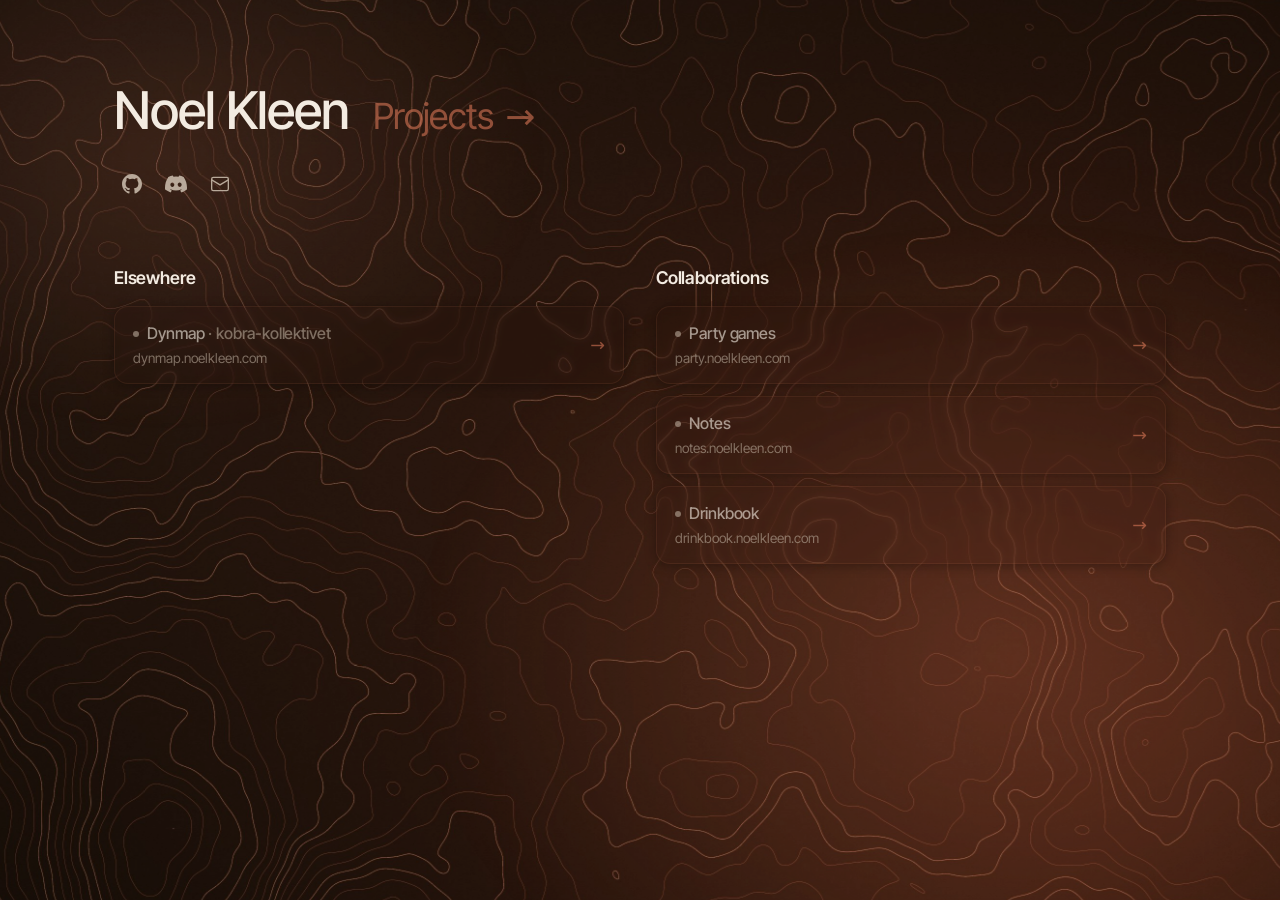
==== commit 97c0e545: "Polish the live-status indicators Announce up/down to screen readers via a visually-hidden span, pul" ====
--- a/index.html
+++ b/index.html
@@ -186,9 +186,15 @@
         }
 
         document.querySelectorAll('[data-host]').forEach(function (el) {
+          el.classList.add('is-checking');
           check(el.dataset.host).then(function (up) {
+            el.classList.remove('is-checking');
             el.classList.add(up ? 'is-up' : 'is-down');
             el.title = up ? 'Online' : 'Offline';
+            var srStatus = document.createElement('span');
+            srStatus.className = 'sr-only';
+            srStatus.textContent = up ? ' (online)' : ' (offline)';
+            el.appendChild(srStatus);
             if (up) {
               var menu = el.closest('.menu');
               if (menu) menu.hidden = false;
--- a/css/styles.css
+++ b/css/styles.css
@@ -652,9 +652,9 @@
 
 /* ---- Status dot -------------------------------------------------------
    Tiny live/offline indicator, populated by the inline status script
-   from /status/status.json. Hidden by default so the page never lies
-   about a state it doesn't know; only appears once JS has tagged the
-   row with .is-up or .is-down.
+   that probes each subdomain from the visitor's own browser. Hidden by
+   default so the page never lies about a state it doesn't know; only
+   appears once JS has tagged the row with .is-up or .is-down.
 
    Live → accent (terracotta), reusing the existing brand colour so the
    palette stays intact (the design system bans status colour families).
@@ -672,9 +672,33 @@
   flex-shrink: 0;
 }
 
+/* Visually hidden but exposed to assistive tech — used to give the dot's
+   colour + the row dim a textual equivalent for screen readers. */
+.sr-only {
+  position: absolute;
+  width: 1px;
+  height: 1px;
+  padding: 0;
+  margin: -1px;
+  overflow: hidden;
+  clip: rect(0, 0, 0, 0);
+  white-space: nowrap;
+  border: 0;
+}
+
+.is-checking .status-dot,
 .is-up .status-dot,
 .is-down .status-dot {
   display: inline-block;
+}
+
+/* Indeterminate — stone dot with a quieter breath while the probe is in
+   flight. Lower alpha than the live pulse so it reads as "working" rather
+   than competing with the resolved accent state. */
+.is-checking .status-dot {
+  background: var(--fg-muted);
+  box-shadow: 0 0 0 0 rgba(184, 169, 154, 0.25);
+  animation: status-pulse-muted 2s ease-out infinite;
 }
 
 /* Live → accent, with a slow 4s breath so "online" reads as alive.
@@ -695,8 +719,15 @@
   100% { box-shadow: 0 0 0 0   rgba(217, 119, 87, 0); }
 }
 
+@keyframes status-pulse-muted {
+  0%   { box-shadow: 0 0 0 0   rgba(184, 169, 154, 0.25); }
+  80%  { box-shadow: 0 0 0 3px rgba(184, 169, 154, 0); }
+  100% { box-shadow: 0 0 0 0   rgba(184, 169, 154, 0); }
+}
+
 .link-row.is-down,
-.menu-item.is-down {
+.menu-item.is-down,
+.hero-projects.is-down {
   opacity: 0.6;
 }
 
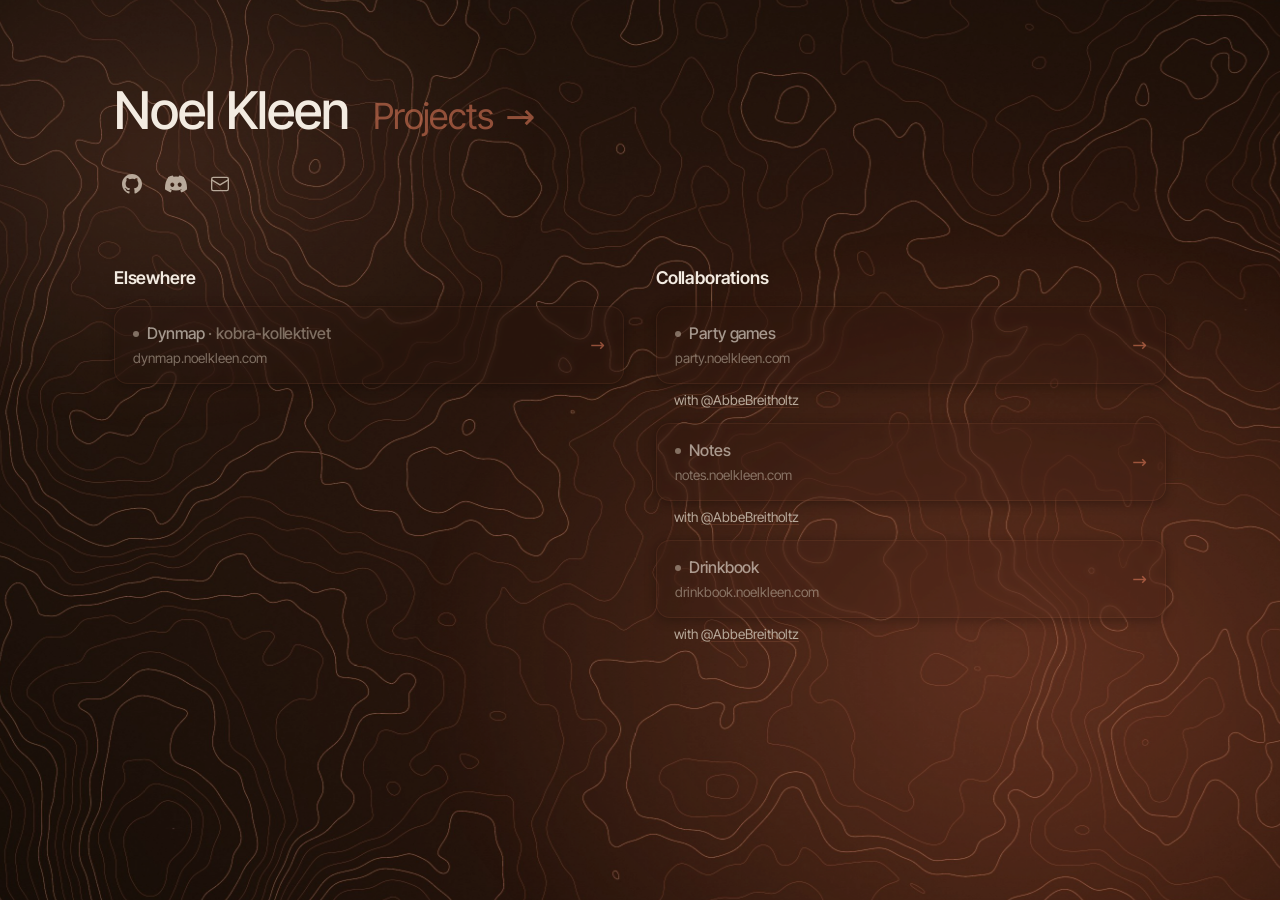
==== commit e2979fae: "Credit @AbbeBreitholtz on the collaboration cards Co-Authored-By: Claude Opus 4.7 (1M context) <nore" ====
--- a/index.html
+++ b/index.html
@@ -109,6 +109,7 @@
                 </span>
                 <span class="link-row-arrow" aria-hidden="true">→</span>
               </a>
+              <p class="link-credit">with <a href="https://github.com/Trockeltum" target="_blank" rel="noopener noreferrer">@AbbeBreitholtz</a></p>
             </li>
             <li>
               <a class="link-row" href="https://notes.noelkleen.com" data-host="notes.noelkleen.com">
@@ -118,6 +119,7 @@
                 </span>
                 <span class="link-row-arrow" aria-hidden="true">→</span>
               </a>
+              <p class="link-credit">with <a href="https://github.com/Trockeltum" target="_blank" rel="noopener noreferrer">@AbbeBreitholtz</a></p>
             </li>
             <li>
               <a class="link-row" href="https://drinkbook.noelkleen.com" data-host="drinkbook.noelkleen.com">
@@ -127,6 +129,7 @@
                 </span>
                 <span class="link-row-arrow" aria-hidden="true">→</span>
               </a>
+              <p class="link-credit">with <a href="https://github.com/Trockeltum" target="_blank" rel="noopener noreferrer">@AbbeBreitholtz</a></p>
             </li>
           </ul>
         </section>
--- a/css/styles.css
+++ b/css/styles.css
@@ -519,6 +519,27 @@
   line-height: 1;
   transition: transform var(--motion-smooth) var(--ease-out),
               color var(--motion-smooth) var(--ease-out);
+}
+
+.link-credit {
+  margin: 6px 18px 0;
+  font-size: var(--fs-xs);
+  color: var(--fg-muted);
+}
+
+.link-credit a {
+  color: inherit;
+  text-decoration: underline;
+  text-decoration-color: var(--border-soft);
+  text-underline-offset: 2px;
+  transition: color var(--motion-smooth) var(--ease-out),
+              text-decoration-color var(--motion-smooth) var(--ease-out);
+}
+
+.link-credit a:hover,
+.link-credit a:focus-visible {
+  color: var(--accent-soft);
+  text-decoration-color: var(--accent-soft);
 }
 
 
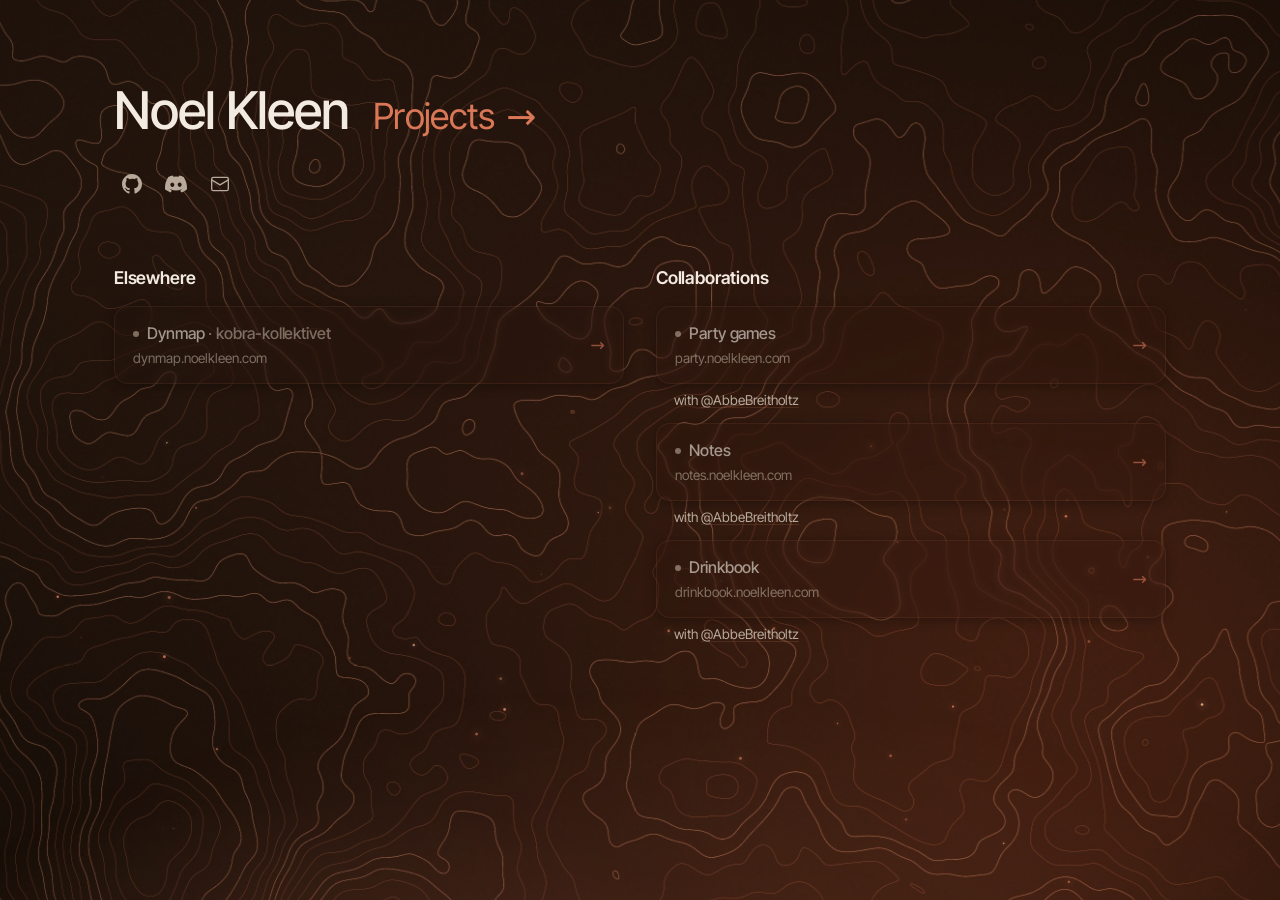
==== commit 9e4e0928: "Add ember backdrop and interface motion Bring the homepage to life with four coordinated animations," ====
--- a/index.html
+++ b/index.html
@@ -16,14 +16,16 @@
   </head>
   <body>
     <div class="cursor-glow" aria-hidden="true"></div>
+    <canvas class="embers" aria-hidden="true"></canvas>
     <div class="wrap">
       <header class="hero">
         <div class="hero-text">
           <div class="hero-headline">
-            <h1 class="t-display">Noel Kleen</h1>
+            <h1 class="t-display"><span class="hero-sheen">Noel Kleen<span class="hero-sheen-shine" aria-hidden="true"><span class="hero-sheen-inner">Noel Kleen</span></span></span></h1>
             <a class="hero-projects" href="https://projects.noelkleen.com" data-host="projects.noelkleen.com">
-              <span>Projects</span>
-              <span class="hero-projects-arrow" aria-hidden="true">→</span>
+              <span class="sr-only">Projects</span>
+              <span class="hero-projects-word" aria-hidden="true"><span style="--i:0">P</span><span style="--i:1">r</span><span style="--i:2">o</span><span style="--i:3">j</span><span style="--i:4">e</span><span style="--i:5">c</span><span style="--i:6">t</span><span style="--i:7">s</span></span>
+              <span class="hero-projects-arrow" aria-hidden="true" style="--i:8">→</span>
             </a>
           </div>
           <nav class="contact" aria-label="contact">
@@ -93,6 +95,7 @@
                   <span class="link-row-host">dynmap.noelkleen.com</span>
                 </span>
                 <span class="link-row-arrow" aria-hidden="true">→</span>
+                <span class="link-row-sheen" aria-hidden="true"></span>
               </a>
             </li>
           </ul>
@@ -108,6 +111,7 @@
                   <span class="link-row-host">party.noelkleen.com</span>
                 </span>
                 <span class="link-row-arrow" aria-hidden="true">→</span>
+                <span class="link-row-sheen" aria-hidden="true"></span>
               </a>
               <p class="link-credit">with <a href="https://github.com/Trockeltum" target="_blank" rel="noopener noreferrer">@AbbeBreitholtz</a></p>
             </li>
@@ -118,6 +122,7 @@
                   <span class="link-row-host">notes.noelkleen.com</span>
                 </span>
                 <span class="link-row-arrow" aria-hidden="true">→</span>
+                <span class="link-row-sheen" aria-hidden="true"></span>
               </a>
               <p class="link-credit">with <a href="https://github.com/Trockeltum" target="_blank" rel="noopener noreferrer">@AbbeBreitholtz</a></p>
             </li>
@@ -128,6 +133,7 @@
                   <span class="link-row-host">drinkbook.noelkleen.com</span>
                 </span>
                 <span class="link-row-arrow" aria-hidden="true">→</span>
+                <span class="link-row-sheen" aria-hidden="true"></span>
               </a>
               <p class="link-credit">with <a href="https://github.com/Trockeltum" target="_blank" rel="noopener noreferrer">@AbbeBreitholtz</a></p>
             </li>
@@ -206,5 +212,188 @@
         });
       })();
     </script>
+    <script>
+      // The animated border beam on the link rows needs @property to
+      // interpolate its conic-gradient angle; without it the beam can't
+      // spin, so tag <html> and let the .no-at-property rules swap in a
+      // static accent gradient instead.
+      if (!(window.CSS && CSS.registerProperty)) {
+        document.documentElement.classList.add('no-at-property');
+      }
+    </script>
+    <script>
+      // Hearth embers — sparse motes drifting up from the bottom of the
+      // viewport on a fixed canvas behind the content. Pre-rendered glow
+      // sprites so nothing allocates in the frame loop, DPR capped at 2,
+      // and the rise is clamped so the upper third of the screen stays
+      // clean under the text. The loop stops while the tab is hidden;
+      // reduced-motion gets a single static frame.
+      (function () {
+        var canvas = document.querySelector('.embers');
+        if (!canvas || !canvas.getContext) return;
+        var ctx = canvas.getContext('2d');
+        var reduced = window.matchMedia('(prefers-reduced-motion: reduce)').matches;
+
+        // clay, clay (weighted), clay-soft, amber (sparingly)
+        var PALETTE = ['217,119,87', '217,119,87', '204,120,92', '232,168,124'];
+
+        var w = 0, h = 0;
+        var embers = [];
+        var sprites = [];
+        var flickerWait = 4 + Math.random() * 6;
+
+        function rand(a, b) { return a + Math.random() * (b - a); }
+
+        // Pre-rendered soft radial glow, one per palette colour.
+        function makeSprite(rgb) {
+          var s = document.createElement('canvas');
+          s.width = 64;
+          s.height = 64;
+          var sc = s.getContext('2d');
+          var g = sc.createRadialGradient(32, 32, 0, 32, 32, 32);
+          g.addColorStop(0, 'rgba(' + rgb + ',0.9)');
+          g.addColorStop(0.3, 'rgba(' + rgb + ',0.26)');
+          g.addColorStop(1, 'rgba(' + rgb + ',0)');
+          sc.fillStyle = g;
+          sc.fillRect(0, 0, 64, 64);
+          return s;
+        }
+        for (var p = 0; p < PALETTE.length; p++) sprites.push(makeSprite(PALETTE[p]));
+
+        function resize() {
+          w = Math.max(1, window.innerWidth);
+          h = Math.max(1, window.innerHeight);
+          var dpr = Math.min(window.devicePixelRatio || 1, 2);
+          canvas.width = Math.round(w * dpr);
+          canvas.height = Math.round(h * dpr);
+          ctx.setTransform(dpr, 0, 0, dpr, 0, 0);
+        }
+
+        function spawn(e, scatter) {
+          e.x0 = rand(w * 0.04, w * 0.96);
+          e.y0 = rand(h * 0.72, h * 1.02);
+          e.speed = rand(12, 25); // px/s upward drift
+          // Clamp the climb so nothing ever crosses the top third.
+          var maxRise = Math.max(40, e.y0 - h * 0.32);
+          e.rise = Math.min(rand(h * 0.18, h * 0.42), maxRise);
+          e.life = e.rise / e.speed; // seconds (~4-13s)
+          e.age = scatter ? Math.random() * e.life : 0;
+          e.amp = rand(5, 13);
+          e.sway = rand(0.35, 0.8); // rad/s
+          e.phase = rand(0, Math.PI * 2);
+          e.core = rand(0.6, 1.5);
+          e.glow = e.core * rand(4, 6.5);
+          e.ci = (Math.random() * PALETTE.length) | 0;
+          e.peak = rand(0.45, 0.8); // core alpha ceiling
+          e.flicker = 0;
+          return e;
+        }
+
+        function initEmbers(scatter) {
+          var count = Math.max(14, Math.min(40, Math.round(w / 24)));
+          embers.length = 0;
+          for (var i = 0; i < count; i++) embers.push(spawn({}, scatter));
+        }
+
+        // Fade in over the first 18% of life, out over the last 32%.
+        function envelope(t) {
+          var env = Math.min(Math.min(t / 0.18, 1), Math.min((1 - t) / 0.32, 1));
+          if (env <= 0) return 0;
+          return env * env * (3 - 2 * env);
+        }
+
+        function update(dt) {
+          for (var i = 0; i < embers.length; i++) {
+            var e = embers[i];
+            e.age += dt;
+            if (e.age >= e.life) spawn(e, false);
+            if (e.flicker > 0) e.flicker = Math.max(0, e.flicker - dt / 1.1);
+          }
+          flickerWait -= dt;
+          if (flickerWait <= 0 && embers.length) {
+            embers[(Math.random() * embers.length) | 0].flicker = 1;
+            flickerWait = rand(5, 11);
+          }
+        }
+
+        function draw() {
+          ctx.clearRect(0, 0, w, h);
+          ctx.globalCompositeOperation = 'lighter';
+          for (var i = 0; i < embers.length; i++) {
+            var e = embers[i];
+            var env = envelope(e.age / e.life);
+            if (env <= 0.01) continue;
+            var boost = 1 + Math.sin(Math.PI * e.flicker) * 1.3;
+            var x = e.x0 + Math.sin(e.age * e.sway + e.phase) * e.amp;
+            var y = e.y0 - e.speed * e.age;
+            var gr = e.glow * (1 + e.flicker * 0.4);
+
+            ctx.globalAlpha = Math.min(0.16 * env * boost, 0.42);
+            ctx.drawImage(sprites[e.ci], x - gr, y - gr, gr * 2, gr * 2);
+
+            ctx.globalAlpha = Math.min(e.peak * env * boost, 0.95);
+            ctx.fillStyle = 'rgb(' + PALETTE[e.ci] + ')';
+            ctx.beginPath();
+            ctx.arc(x, y, e.core, 0, 6.2832);
+            ctx.fill();
+          }
+          ctx.globalAlpha = 1;
+          ctx.globalCompositeOperation = 'source-over';
+        }
+
+        resize();
+        initEmbers(true);
+        draw();
+
+        if (reduced) {
+          // Static frame only; just re-render if the viewport changes.
+          window.addEventListener('resize', function () {
+            resize();
+            initEmbers(true);
+            draw();
+          });
+          return;
+        }
+
+        var running = false;
+        var rafId = 0;
+        var last = 0;
+
+        function frame(ts) {
+          rafId = 0;
+          if (!running) return;
+          var dt = Math.min((ts - last) / 1000, 0.05);
+          last = ts;
+          update(dt);
+          draw();
+          rafId = requestAnimationFrame(frame);
+        }
+
+        function setRunning(on) {
+          if (on === running) return;
+          running = on;
+          if (on) {
+            last = performance.now();
+            if (!rafId) rafId = requestAnimationFrame(frame);
+          } else if (rafId) {
+            cancelAnimationFrame(rafId);
+            rafId = 0;
+          }
+        }
+
+        document.addEventListener('visibilitychange', function () {
+          setRunning(!document.hidden);
+        });
+
+        window.addEventListener('resize', function () {
+          var prevW = w, prevH = h;
+          resize();
+          if (Math.abs(w - prevW) > 1 || Math.abs(h - prevH) > 1) initEmbers(true);
+          if (!running) draw();
+        });
+
+        setRunning(!document.hidden);
+      })();
+    </script>
   </body>
 </html>
--- a/css/styles.css
+++ b/css/styles.css
@@ -139,6 +139,9 @@
      transitions on every button; the press-down on :active stays on
      --motion-fast so clicks feel immediate. */
   --ease-out:      cubic-bezier(0.32, 0.72, 0, 1);
+  /* Overshoot spring — a gentle bounce past the target then settle. Used
+     for the arrival dot-pop and the Projects underline wipe-in. */
+  --ease-spring:   cubic-bezier(0.34, 1.35, 0.5, 1);
 }
 
 
@@ -168,42 +171,44 @@
 
 
 /* ---- Animated backdrop -----------------------------------------------
-   Ported from the /projects page. Three layers, all behind content:
+   Ported from the /projects page. Four layers, all behind content:
      1. body::before — the topography texture, drifting + zooming slowly
-     2. body::after  — two warm radial glows wandering at different rates
-     3. .cursor-glow — a spotlight that follows the mouse (set in JS via
+     2. .embers      — a fixed canvas of ember motes rising from the
+                       bottom edge (driven by the inline embers script)
+     3. body::after  — a static banked-fire glow pooled along the bottom
+     4. .cursor-glow — a spotlight that follows the mouse (set in JS via
                        --mouse-x / --mouse-y custom properties)
    The design system has a "no background animation" rule; this is an
    intentional override to match the rest of the noelkleen.com surface.
+   The old pair of wandering radial glows moved out when the embers
+   arrived — two kinds of ambient drift in one backdrop read as busy.
    --------------------------------------------------------------------- */
 
 body::before,
 body::after {
   content: "";
   position: fixed;
-  inset: -8%;
   z-index: -1;
   pointer-events: none;
-  will-change: transform, opacity;
 }
 
 body::before {
+  inset: -8%;
   background: url("/images/topography.jpg") center / cover no-repeat;
   opacity: 0.65;
+  will-change: transform, opacity;
   animation: backdrop-drift 10s ease-in-out infinite alternate;
 }
 
 body::after {
+  inset: 0;
   background:
-    radial-gradient(ellipse 1100px 800px at 75% 70%,
-                    rgba(217, 119, 87, 0.20) 0%,
-                    rgba(58, 36, 27, 0) 55%),
-    radial-gradient(ellipse 700px 500px at 18% 22%,
-                    rgba(224, 139, 111, 0.13) 0%,
-                    rgba(58, 36, 27, 0) 55%);
-  background-size: 100% 100%, 100% 100%;
-  animation: glow-wander 6s ease-in-out infinite alternate,
-             glow-shift 4s ease-in-out infinite alternate;
+    radial-gradient(90% 55% at 50% 112%,
+                    rgba(217, 119, 87, 0.16) 0%,
+                    rgba(217, 119, 87, 0) 65%),
+    radial-gradient(45% 28% at 24% 108%,
+                    rgba(217, 119, 87, 0.09) 0%,
+                    rgba(217, 119, 87, 0) 70%);
 }
 
 @keyframes backdrop-drift {
@@ -211,14 +216,13 @@
   100% { transform: translate3d(2%, 1.5%, 0) scale(1.10) rotate(0.8deg); }
 }
 
-@keyframes glow-wander {
-  0%   { transform: translate3d(-3%, 2%, 0) scale(1.0); }
-  100% { transform: translate3d(4%, -2%, 0) scale(1.15); }
-}
-
-@keyframes glow-shift {
-  0%   { background-position: 0% 0%, 0% 0%; }
-  100% { background-position: 4% -3%, -5% 4%; }
+.embers {
+  position: fixed;
+  inset: 0;
+  width: 100%;
+  height: 100%;
+  z-index: -1;
+  pointer-events: none;
 }
 
 .cursor-glow {
@@ -239,6 +243,63 @@
   opacity: 1;
 }
 
+
+/* ---- Arrival choreography ---------------------------------------------
+   One-shot load sequence, pure CSS: the name settles out of a blur while
+   its tracking tightens, the Projects link and contact icons follow, and
+   the link cards stagger up in a wave down both columns. Status dots pop
+   separately, when their probe resolves (see the status-dot section).
+   Everything runs on transform/opacity/filter except the heading's
+   tracking settle — one element, 700ms, once per load. `both` keeps each
+   element hidden until its beat; the global reduced-motion rule collapses
+   the whole show into an instant landing.
+   --------------------------------------------------------------------- */
+
+.hero .t-display {
+  animation: arrive-heading 700ms var(--ease-out) both;
+}
+
+.hero-projects {
+  animation: arrive-rise 620ms var(--ease-out) 150ms both;
+}
+
+.contact {
+  animation: arrive-rise 620ms var(--ease-out) 240ms both;
+}
+
+.columns .t-h2 {
+  animation: arrive-rise 620ms var(--ease-out) 300ms both;
+}
+
+.link-list li {
+  animation: arrive-card 560ms var(--ease-out) both;
+}
+
+.link-list li:nth-child(1) { animation-delay: 380ms; }
+.link-list li:nth-child(2) { animation-delay: 460ms; }
+.link-list li:nth-child(3) { animation-delay: 540ms; }
+
+/* The Private menu unhides only after a probe succeeds; animations don't
+   run while an element is display:none, so this plays at that moment. */
+.menu {
+  animation: arrive-card 560ms var(--ease-out) both;
+}
+
+@keyframes arrive-heading {
+  from { opacity: 0; transform: translateY(14px); filter: blur(8px); letter-spacing: 0.02em; }
+  to   { opacity: 1; transform: translateY(0);    filter: blur(0);   letter-spacing: -0.02em; }
+}
+
+@keyframes arrive-rise {
+  from { opacity: 0; transform: translateY(10px); filter: blur(4px); }
+  to   { opacity: 1; transform: translateY(0);    filter: blur(0); }
+}
+
+@keyframes arrive-card {
+  from { opacity: 0; transform: translateY(10px) scale(0.985); }
+  to   { opacity: 1; transform: translateY(0) scale(1); }
+}
+
 ::selection { background: var(--accent); color: var(--bg-page); }
 ::placeholder { color: var(--fg-muted); opacity: 1; }
 
@@ -320,13 +381,72 @@
   row-gap: var(--space-2);
 }
 
+/* Headline sheen — a narrow amber band sweeps through "Noel Kleen" every
+   10s. Two pixel-aligned copies of the text: the shine window translates
+   across while its inner copy counter-translates, so the sweep is pure
+   transform work and the gradient never repaints. The first pass waits
+   3s so it lands after the arrival choreography settles. */
+.hero-sheen {
+  position: relative;
+  display: inline-block;
+  white-space: nowrap;
+}
+
+.hero-sheen-shine {
+  position: absolute;
+  top: 0;
+  bottom: 0;
+  left: 0;
+  width: 32%;
+  overflow: hidden;
+  pointer-events: none;
+  user-select: none;
+  -webkit-user-select: none;
+  -webkit-mask-image: linear-gradient(90deg, transparent, #1a1108 38%, #1a1108 62%, transparent);
+  mask-image: linear-gradient(90deg, transparent, #1a1108 38%, #1a1108 62%, transparent);
+  transform: translateX(-100%);
+  animation: sheen-band 10s ease-in-out 3s infinite;
+  will-change: transform;
+}
+
+.hero-sheen-inner {
+  display: inline-block;
+  white-space: nowrap;
+  background: linear-gradient(180deg, #f0c39a 0%, #e8a87c 55%, #df9668 100%);
+  -webkit-background-clip: text;
+  background-clip: text;
+  color: transparent;
+  transform: translateX(32%);
+  animation: sheen-band-inner 10s ease-in-out 3s infinite;
+  will-change: transform;
+}
+
+@keyframes sheen-band {
+  0%   { transform: translateX(-100%); }
+  30%  { transform: translateX(312.5%); }
+  100% { transform: translateX(312.5%); }
+}
+
+@keyframes sheen-band-inner {
+  0%   { transform: translateX(32%); }
+  30%  { transform: translateX(-100%); }
+  100% { transform: translateX(-100%); }
+}
+
+@media (prefers-reduced-motion: reduce) {
+  .hero-sheen-shine { display: none; }
+}
+
 /* The "Projects" jump-link beside the title. Display-size inline link;
-   doesn't try to be a chip. Refinement: an animated underline that wipes
-   in from the left (scaleX from 0, transform-origin left) — a piece of
-   the page's terracotta accent literally appearing under the word as you
-   approach it. The arrow drifts right with a small overshoot via the
-   custom easing. The underline sits on the word only, not under the
-   arrow, so the arrow's motion stays unambiguous. */
+   doesn't try to be a chip. Refinements: an animated underline that wipes
+   in from the left (scaleX from 0, transform-origin left) with a slight
+   overshoot on the way in — a piece of the page's terracotta accent
+   literally appearing under the word as you approach it — and a letter
+   ripple, each letter lifting 3px in a 25ms stagger (the spans carry
+   their index in --i). The word is aria-hidden with an sr-only twin so
+   assistive tech reads "Projects", not eight fragments. The underline
+   sits on the word only, not under the arrow, so the arrow's motion
+   stays unambiguous. */
 .hero-projects {
   display: inline-flex;
   align-items: baseline;
@@ -340,12 +460,12 @@
   transition: color var(--motion-fast) var(--ease-out);
 }
 
-.hero-projects > span:first-child {
+.hero-projects-word {
   position: relative;
   display: inline-block;
 }
 
-.hero-projects > span:first-child::after {
+.hero-projects-word::after {
   content: "";
   position: absolute;
   left: 0;
@@ -359,9 +479,10 @@
   transition: transform var(--motion-smooth) var(--ease-out);
 }
 
-.hero-projects:hover > span:first-child::after,
-.hero-projects:focus-visible > span:first-child::after {
+.hero-projects:hover .hero-projects-word::after,
+.hero-projects:focus-visible .hero-projects-word::after {
   transform: scaleX(1);
+  transition: transform 550ms var(--ease-spring);
 }
 
 .hero-projects:hover,
@@ -370,9 +491,16 @@
   outline: none;
 }
 
+.hero-projects-word span,
 .hero-projects-arrow {
   display: inline-block;
   transition: transform var(--motion-smooth) var(--ease-out);
+  transition-delay: calc(var(--i) * 25ms);
+}
+
+.hero-projects:hover .hero-projects-word span,
+.hero-projects:focus-visible .hero-projects-word span {
+  transform: translateY(-3px);
 }
 
 .hero-projects:hover .hero-projects-arrow,
@@ -455,6 +583,7 @@
    --------------------------------------------------------------------- */
 
 .link-row {
+  position: relative;
   display: grid;
   grid-template-columns: 1fr auto;
   align-items: center;
@@ -519,6 +648,117 @@
   line-height: 1;
   transition: transform var(--motion-smooth) var(--ease-out),
               color var(--motion-smooth) var(--ease-out);
+}
+
+/* Border beam — a terracotta spark laps the card border on hover.
+   A conic gradient on ::before, masked down to a 1.5px ring (padding-box
+   XOR full-box), spun by animating a registered custom property. The
+   animation idles at play-state:paused so a resting card costs nothing.
+   Where @property is missing the inline script tags <html> with
+   .no-at-property and the hover ring falls back to a static accent
+   gradient; reduced-motion gets the same stand-in. */
+
+@property --beam-angle {
+  syntax: "<angle>";
+  inherits: false;
+  initial-value: 0deg;
+}
+
+.link-row::before {
+  content: "";
+  position: absolute;
+  inset: -1px;
+  /* One px outside a --radius card, so the ring radius tracks the token. */
+  border-radius: calc(var(--radius) + 1px);
+  padding: 1.5px;
+  /* Shared static stand-in for when the beam can't spin (no @property /
+     reduced motion). Defined once here, applied by both fallbacks below. */
+  --beam-fallback: linear-gradient(135deg,
+    rgba(217, 119, 87, 0.6),
+    rgba(217, 119, 87, 0.12) 55%,
+    rgba(217, 119, 87, 0.35));
+  background: conic-gradient(
+    from var(--beam-angle),
+    rgba(217, 119, 87, 0) 0deg,
+    rgba(217, 119, 87, 0) 285deg,
+    rgba(217, 119, 87, 0.55) 341deg,
+    var(--accent) 356deg,
+    rgba(232, 168, 124, 0.95) 360deg
+  );
+  -webkit-mask: linear-gradient(#1a1108 0 0) content-box, linear-gradient(#1a1108 0 0);
+  -webkit-mask-composite: xor;
+  mask: linear-gradient(#1a1108 0 0) content-box, linear-gradient(#1a1108 0 0);
+  mask-composite: exclude;
+  pointer-events: none;
+  opacity: 0;
+  transition: opacity var(--motion-smooth) var(--ease-out);
+  animation: beam-spin 2.6s linear infinite paused;
+}
+
+a.link-row:hover::before,
+a.link-row:focus-visible::before {
+  opacity: 1;
+  animation-play-state: running;
+}
+
+@keyframes beam-spin {
+  to { --beam-angle: 360deg; }
+}
+
+/* Surface sheen — one faint amber sweep across the card per hover-enter.
+   Lives on a dedicated overlay span so the moving strip can be clipped
+   without putting overflow:hidden on the row (which would cut the beam
+   ring off at the border). */
+.link-row-sheen {
+  position: absolute;
+  inset: 0;
+  border-radius: var(--radius);
+  overflow: hidden;
+  pointer-events: none;
+}
+
+.link-row-sheen::before {
+  content: "";
+  position: absolute;
+  top: -30%;
+  bottom: -30%;
+  left: 0;
+  width: 60%;
+  background: linear-gradient(105deg,
+    rgba(232, 168, 124, 0) 0%,
+    rgba(232, 168, 124, 0.07) 50%,
+    rgba(232, 168, 124, 0) 100%);
+  transform: translateX(-130%);
+}
+
+a.link-row:hover .link-row-sheen::before,
+a.link-row:focus-visible .link-row-sheen::before {
+  animation: sheen-sweep 900ms cubic-bezier(0.33, 0, 0.2, 1) forwards;
+}
+
+@keyframes sheen-sweep {
+  from { transform: translateX(-130%); }
+  to   { transform: translateX(300%); }
+}
+
+.no-at-property .link-row::before {
+  animation: none;
+}
+
+.no-at-property a.link-row:hover::before,
+.no-at-property a.link-row:focus-visible::before {
+  background: var(--beam-fallback);
+}
+
+@media (prefers-reduced-motion: reduce) {
+  .link-row::before {
+    animation: none;
+  }
+  a.link-row:hover::before,
+  a.link-row:focus-visible::before {
+    background: var(--beam-fallback);
+  }
+  .link-row-sheen { display: none; }
 }
 
 .link-credit {
@@ -722,17 +962,26 @@
   animation: status-pulse-muted 2s ease-out infinite;
 }
 
-/* Live → accent, with a slow 4s breath so "online" reads as alive.
-   Smaller spread + lower alpha than the first cut — the eye picks up
-   on the pulse only when looking at the dot. Reduced-motion users get
-   the static dot via the global rule below. */
+/* Live → accent. One springy pop when the probe resolves (the final
+   beat of the arrival choreography — dots land whenever their host
+   answers), then a slow 4s breath so "online" reads as alive. Smaller
+   spread + lower alpha than the first cut — the eye picks up on the
+   pulse only when looking at the dot. Reduced-motion users get the
+   static dot via the global rule below. */
 .is-up .status-dot {
   background: var(--accent);
   box-shadow: 0 0 0 0 rgba(217, 119, 87, 0.35);
-  animation: status-pulse 4s ease-out infinite;
+  animation: status-pop 480ms var(--ease-spring) both,
+             status-pulse 4s ease-out 480ms infinite;
 }
 
 .is-down .status-dot { background: var(--fg-muted); }
+
+@keyframes status-pop {
+  0%   { opacity: 0; transform: scale(0.4); }
+  60%  { opacity: 1; transform: scale(1.3); }
+  100% { opacity: 1; transform: scale(1); }
+}
 
 @keyframes status-pulse {
   0%   { box-shadow: 0 0 0 0   rgba(217, 119, 87, 0.35); }
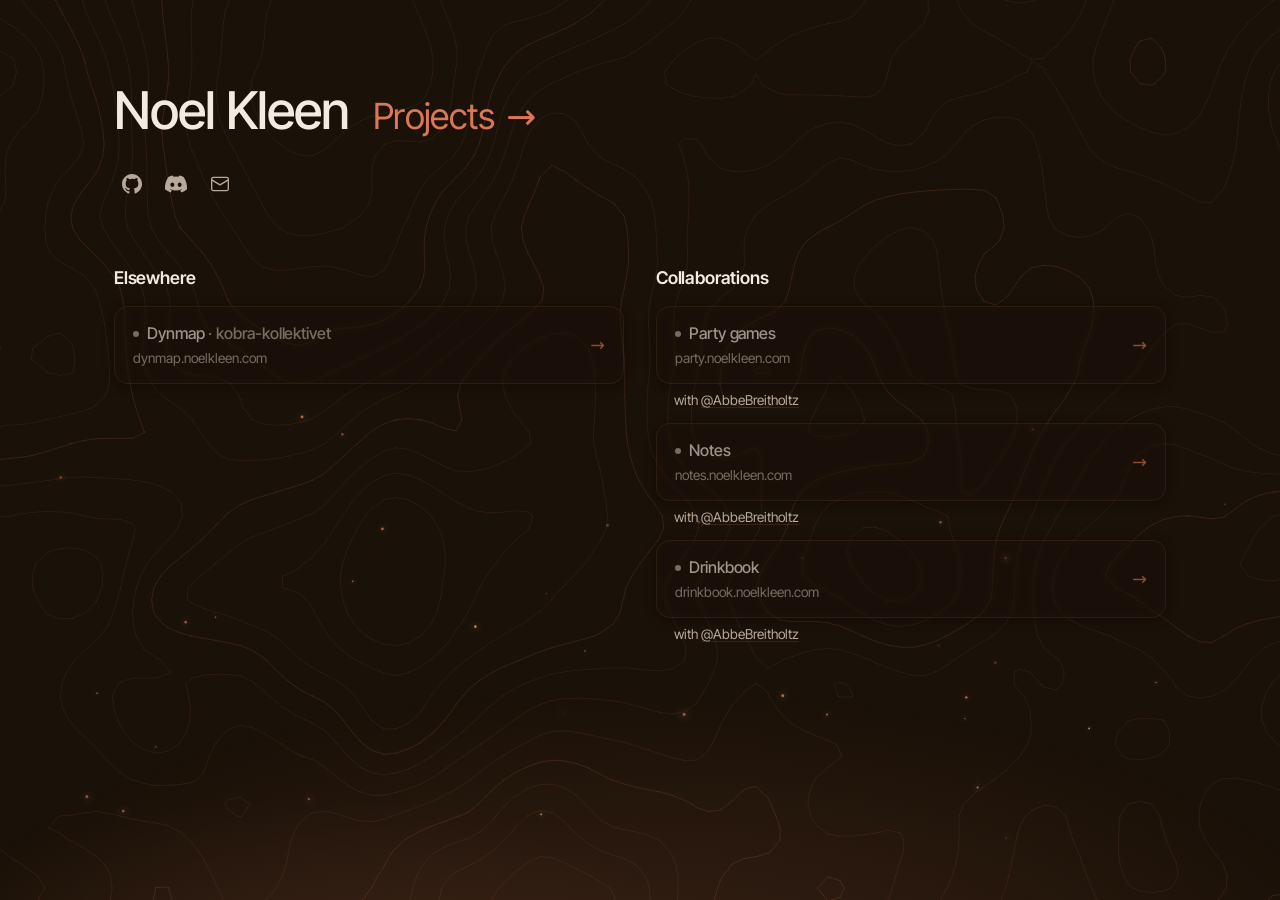
==== commit 2001557a: "Replace the drifting topography image with a live contour field The backdrop's base layer was body::" ====
--- a/index.html
+++ b/index.html
@@ -15,6 +15,7 @@
     <link rel="stylesheet" href="/css/styles.css?v=__CSS_VERSION__" />
   </head>
   <body>
+    <canvas class="contours" aria-hidden="true"></canvas>
     <div class="cursor-glow" aria-hidden="true"></div>
     <canvas class="embers" aria-hidden="true"></canvas>
     <div class="wrap">
@@ -395,5 +396,211 @@
         setRunning(!document.hidden);
       })();
     </script>
+    <script>
+      // Living topography — the backmost backdrop layer. A canvas draws
+      // real elevation contours (marching squares) over smooth 3D value
+      // noise whose third axis is time, so the "terrain" morphs through a
+      // new map over ~a minute. Replaces the old drifting topography.jpg:
+      // terracotta lines at ~10% opacity, every 4th ring an "index"
+      // contour a touch brighter. Render is capped at ~30fps (the motion
+      // is glacial), the loop stops on hidden tabs, and reduced-motion
+      // draws one static frame — the role the static JPG used to play.
+      (function () {
+        'use strict';
+        var canvas = document.querySelector('.contours');
+        if (!canvas || !canvas.getContext) return;
+        var ctx = canvas.getContext('2d');
+        if (!ctx) return;
+        var mq = window.matchMedia('(prefers-reduced-motion: reduce)');
+
+        // Tuning: features ~300px wide, a full morph cycle ~a minute.
+        var CELL = 12;            // marching-squares grid resolution (CSS px)
+        var FREQ = 1 / 300;       // base noise frequency
+        var Z_SPEED = 0.016;      // noise-z units per second (the breathing)
+        var DRIFT = 0.0007;       // noise-x units per second (a slow creep)
+        var LEVEL_COUNT = 11;
+        var LEVEL_LO = 0.22;
+        var LEVEL_HI = 0.78;
+        var COLOR_MINOR = 'rgba(217,119,87,0.10)';
+        var COLOR_INDEX = 'rgba(217,119,87,0.16)';
+
+        var levels = [];
+        for (var li = 0; li < LEVEL_COUNT; li++) {
+          levels.push(LEVEL_LO + (LEVEL_HI - LEVEL_LO) * li / (LEVEL_COUNT - 1));
+        }
+
+        // --- 3D value noise (x, y, time) -----------------------------------
+        function hash(ix, iy, iz) {
+          var n = (Math.imul(ix, 374761393) + Math.imul(iy, 668265263) + Math.imul(iz, 1274126177)) | 0;
+          n = Math.imul(n ^ (n >>> 13), 1103515245) | 0;
+          n = n ^ (n >>> 16);
+          return (n >>> 0) / 4294967296;
+        }
+
+        function vnoise(x, y, z) {
+          var xi = Math.floor(x), yi = Math.floor(y), zi = Math.floor(z);
+          var u = x - xi; u = u * u * (3 - 2 * u);
+          var v = y - yi; v = v * v * (3 - 2 * v);
+          var w = z - zi; w = w * w * (3 - 2 * w);
+          var n000 = hash(xi, yi, zi), n100 = hash(xi + 1, yi, zi);
+          var n010 = hash(xi, yi + 1, zi), n110 = hash(xi + 1, yi + 1, zi);
+          var n001 = hash(xi, yi, zi + 1), n101 = hash(xi + 1, yi, zi + 1);
+          var n011 = hash(xi, yi + 1, zi + 1), n111 = hash(xi + 1, yi + 1, zi + 1);
+          var a = n000 + (n100 - n000) * u;
+          var b = n010 + (n110 - n010) * u;
+          var c = n001 + (n101 - n001) * u;
+          var d = n011 + (n111 - n011) * u;
+          var e = a + (b - a) * v;
+          var f = c + (d - c) * v;
+          return e + (f - e) * w;
+        }
+
+        function fbm(x, y, z) {
+          return (vnoise(x, y, z)
+            + 0.5 * vnoise(x * 2 + 5.2, y * 2 + 1.3, z * 2 + 2.8)
+            + 0.25 * vnoise(x * 4 + 9.7, y * 4 + 8.1, z * 4 + 6.4)) / 1.75;
+        }
+
+        // --- grid / canvas sizing ------------------------------------------
+        var cssW = 0, cssH = 0, gw = 0, gh = 0;
+        var field = new Float32Array(0);
+
+        function resize() {
+          cssW = window.innerWidth;
+          cssH = window.innerHeight;
+          var dpr = Math.min(window.devicePixelRatio || 1, 2);
+          canvas.width = Math.max(1, Math.round(cssW * dpr));
+          canvas.height = Math.max(1, Math.round(cssH * dpr));
+          ctx.setTransform(dpr, 0, 0, dpr, 0, 0);
+          gw = Math.ceil(cssW / CELL) + 3;
+          gh = Math.ceil(cssH / CELL) + 3;
+          field = new Float32Array(gw * gh);
+        }
+
+        function sampleField(sec) {
+          var z = sec * Z_SPEED;
+          var xd = sec * DRIFT;
+          var k = 0;
+          for (var j = 0; j < gh; j++) {
+            var ny = (j - 1) * CELL * FREQ;
+            for (var i = 0; i < gw; i++, k++) {
+              field[k] = fbm((i - 1) * CELL * FREQ + xd, ny, z);
+            }
+          }
+        }
+
+        // --- marching squares ----------------------------------------------
+        // Edges: 0 top, 1 right, 2 bottom, 3 left. Corner bits: TL=1 TR=2 BR=4 BL=8.
+        var SEGS = [
+          null, [3, 0], [0, 1], [3, 1],
+          [1, 2], [3, 0, 1, 2], [0, 2], [3, 2],
+          [2, 3], [0, 2], [0, 1, 2, 3], [1, 2],
+          [1, 3], [0, 1], [3, 0], null
+        ];
+
+        var epx = 0, epy = 0;
+
+        function edgePoint(edge, L, a, b, c, d, x0, y0) {
+          var t;
+          if (edge === 0) { t = (L - a) / (b - a); epx = x0 + t * CELL; epy = y0; }
+          else if (edge === 1) { t = (L - b) / (c - b); epx = x0 + CELL; epy = y0 + t * CELL; }
+          else if (edge === 2) { t = (L - d) / (c - d); epx = x0 + t * CELL; epy = y0 + CELL; }
+          else { t = (L - a) / (d - a); epx = x0; epy = y0 + t * CELL; }
+        }
+
+        function marchLevel(L) {
+          for (var j = 0; j < gh - 1; j++) {
+            var y0 = (j - 1) * CELL;
+            var r0 = j * gw;
+            var r1 = r0 + gw;
+            for (var i = 0; i < gw - 1; i++) {
+              var a = field[r0 + i], b = field[r0 + i + 1];
+              var c = field[r1 + i + 1], d = field[r1 + i];
+              var idx = 0;
+              if (a > L) idx |= 1;
+              if (b > L) idx |= 2;
+              if (c > L) idx |= 4;
+              if (d > L) idx |= 8;
+              var segs = SEGS[idx];
+              if (!segs) continue;
+              var x0 = (i - 1) * CELL;
+              for (var s = 0; s < segs.length; s += 2) {
+                edgePoint(segs[s], L, a, b, c, d, x0, y0);
+                ctx.moveTo(epx, epy);
+                edgePoint(segs[s + 1], L, a, b, c, d, x0, y0);
+                ctx.lineTo(epx, epy);
+              }
+            }
+          }
+        }
+
+        function render(sec) {
+          sampleField(sec);
+          ctx.clearRect(0, 0, cssW, cssH);
+          ctx.lineWidth = 1;
+          ctx.lineCap = 'round';
+          ctx.beginPath();
+          for (var i = 0; i < levels.length; i++) {
+            if (i % 4 !== 3) marchLevel(levels[i]);
+          }
+          ctx.strokeStyle = COLOR_MINOR;
+          ctx.stroke();
+          ctx.beginPath();
+          for (i = 0; i < levels.length; i++) {
+            if (i % 4 === 3) marchLevel(levels[i]);
+          }
+          ctx.strokeStyle = COLOR_INDEX;
+          ctx.stroke();
+        }
+
+        // --- run control ----------------------------------------------------
+        var sec = 47;             // fixed offset into the noise field (seed)
+        var rafId = 0;
+        var running = false;
+        var last = 0;
+        var lastRender = -1e9;
+
+        function tick(now) {
+          rafId = requestAnimationFrame(tick);
+          var dt = (now - last) / 1000;
+          last = now;
+          if (dt > 0.1) dt = 0.1;
+          sec += dt;
+          if (now - lastRender < 31) return; // ~30fps — the motion is far too slow to need 60
+          lastRender = now;
+          render(sec);
+        }
+
+        function updateRun() {
+          var should = !document.hidden && !mq.matches;
+          if (should && !running) {
+            running = true;
+            last = performance.now();
+            rafId = requestAnimationFrame(tick);
+          } else if (!should && running) {
+            running = false;
+            cancelAnimationFrame(rafId);
+          }
+        }
+
+        document.addEventListener('visibilitychange', updateRun);
+        if (mq.addEventListener) mq.addEventListener('change', updateRun);
+        else if (mq.addListener) mq.addListener(updateRun); // older Safari
+
+        function onResize() {
+          // Skip no-op resizes (some browsers fire with unchanged dimensions);
+          // otherwise rebuild the grid and repaint, and re-seed the static
+          // frame when the loop isn't running.
+          if (window.innerWidth === cssW && window.innerHeight === cssH) return;
+          resize();
+          render(sec);
+        }
+        window.addEventListener('resize', onResize);
+
+        resize();
+        render(sec);  // first frame — and the only frame under reduced motion
+        updateRun();  // start the loop unless the tab is hidden or motion is reduced
+      })();
+    </script>
   </body>
 </html>
--- a/css/styles.css
+++ b/css/styles.css
@@ -154,8 +154,8 @@
   min-height: 100vh;
 }
 
-/* Page colour lives on html so body's pseudo-elements can layer the
-   animated topography + glow above it without occluding each other. */
+/* Page colour lives on html so the fixed backdrop layers (contour canvas,
+   glow, ember canvas) can stack above it without occluding each other. */
 html {
   background-color: var(--bg-page);
 }
@@ -171,37 +171,40 @@
 
 
 /* ---- Animated backdrop -----------------------------------------------
-   Ported from the /projects page. Four layers, all behind content:
-     1. body::before — the topography texture, drifting + zooming slowly
-     2. .embers      — a fixed canvas of ember motes rising from the
+   Four layers, all behind content:
+     1. .contours    — a fixed canvas of drifting elevation contours: a
+                       living version of the old topography.jpg texture
+                       (driven by the inline contours script)
+     2. body::after  — a static banked-fire glow pooled along the bottom
+     3. .embers      — a fixed canvas of ember motes rising from the
                        bottom edge (driven by the inline embers script)
-     3. body::after  — a static banked-fire glow pooled along the bottom
      4. .cursor-glow — a spotlight that follows the mouse (set in JS via
                        --mouse-x / --mouse-y custom properties)
    The design system has a "no background animation" rule; this is an
    intentional override to match the rest of the noelkleen.com surface.
    The old pair of wandering radial glows moved out when the embers
-   arrived — two kinds of ambient drift in one backdrop read as busy.
+   arrived, and the drifting topography.jpg gave way to the contour
+   canvas — two kinds of ambient drift in one backdrop read as busy.
    --------------------------------------------------------------------- */
 
-body::before,
+/* Living topography — the backmost layer. z-index:-2 keeps it behind the
+   glow and embers (both z-index:-1); the inline contours script sizes it
+   to the viewport and renders the marching-squares contour field into it. */
+.contours {
+  position: fixed;
+  inset: 0;
+  width: 100%;
+  height: 100%;
+  z-index: -2;
+  pointer-events: none;
+}
+
 body::after {
   content: "";
   position: fixed;
+  inset: 0;
   z-index: -1;
   pointer-events: none;
-}
-
-body::before {
-  inset: -8%;
-  background: url("/images/topography.jpg") center / cover no-repeat;
-  opacity: 0.65;
-  will-change: transform, opacity;
-  animation: backdrop-drift 10s ease-in-out infinite alternate;
-}
-
-body::after {
-  inset: 0;
   background:
     radial-gradient(90% 55% at 50% 112%,
                     rgba(217, 119, 87, 0.16) 0%,
@@ -209,11 +212,6 @@
     radial-gradient(45% 28% at 24% 108%,
                     rgba(217, 119, 87, 0.09) 0%,
                     rgba(217, 119, 87, 0) 70%);
-}
-
-@keyframes backdrop-drift {
-  0%   { transform: translate3d(-2%, -1%, 0) scale(1.04) rotate(-0.8deg); }
-  100% { transform: translate3d(2%, 1.5%, 0) scale(1.10) rotate(0.8deg); }
 }
 
 .embers {
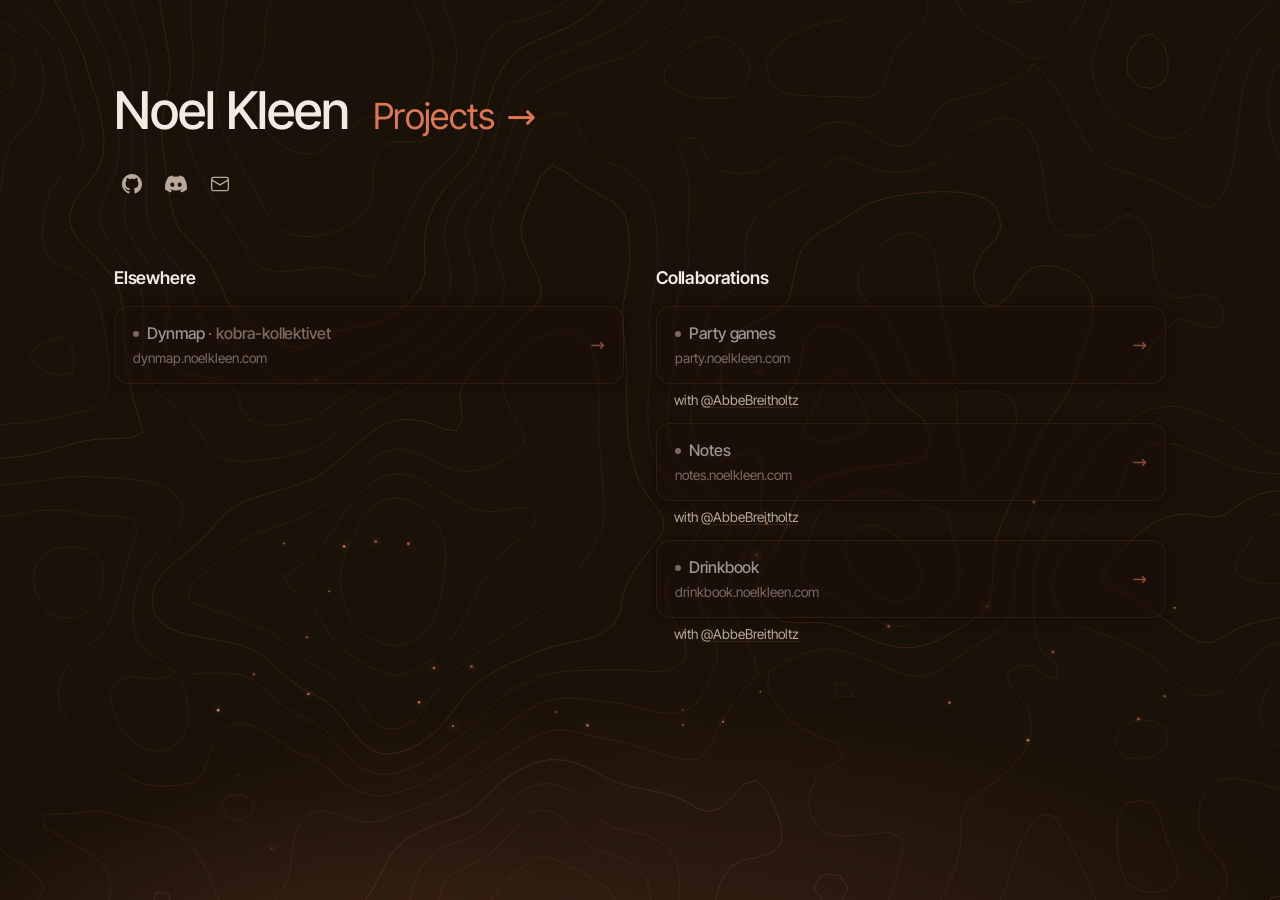
==== commit 4b0bea82: "Merge the projects gallery into the site at /projects Fold the standalone projects.noelkleen.com sit" ====
--- a/index.html
+++ b/index.html
@@ -23,7 +23,7 @@
         <div class="hero-text">
           <div class="hero-headline">
             <h1 class="t-display"><span class="hero-sheen">Noel Kleen<span class="hero-sheen-shine" aria-hidden="true"><span class="hero-sheen-inner">Noel Kleen</span></span></span></h1>
-            <a class="hero-projects" href="https://projects.noelkleen.com" data-host="projects.noelkleen.com">
+            <a class="hero-projects" href="/projects/">
               <span class="sr-only">Projects</span>
               <span class="hero-projects-word" aria-hidden="true"><span style="--i:0">P</span><span style="--i:1">r</span><span style="--i:2">o</span><span style="--i:3">j</span><span style="--i:4">e</span><span style="--i:5">c</span><span style="--i:6">t</span><span style="--i:7">s</span></span>
               <span class="hero-projects-arrow" aria-hidden="true" style="--i:8">→</span>
@@ -143,33 +143,6 @@
 
       </main>
     </div>
-    <script>
-      // Cursor-following spotlight. rAF-throttled CSS-var writes so we
-      // don't fight the compositor; short-circuits on reduced-motion and
-      // on touch-primary devices (where there's no cursor to follow).
-      (function () {
-        if (window.matchMedia('(prefers-reduced-motion: reduce)').matches) return;
-        if (window.matchMedia('(hover: none)').matches) return;
-        var body = document.body;
-        var pendingX = 0, pendingY = 0, scheduled = false;
-        window.addEventListener('mousemove', function (e) {
-          pendingX = e.clientX;
-          pendingY = e.clientY;
-          if (!scheduled) {
-            scheduled = true;
-            requestAnimationFrame(function () {
-              body.style.setProperty('--mouse-x', pendingX + 'px');
-              body.style.setProperty('--mouse-y', pendingY + 'px');
-              if (!body.classList.contains('has-cursor')) body.classList.add('has-cursor');
-              scheduled = false;
-            });
-          }
-        }, { passive: true });
-        window.addEventListener('mouseleave', function () {
-          body.classList.remove('has-cursor');
-        });
-      })();
-    </script>
     <script>
       // Probe each subdomain from the visitor's own browser. mode:no-cors
       // makes the request cross-origin-safe at the cost of getting an
@@ -222,385 +195,6 @@
         document.documentElement.classList.add('no-at-property');
       }
     </script>
-    <script>
-      // Hearth embers — sparse motes drifting up from the bottom of the
-      // viewport on a fixed canvas behind the content. Pre-rendered glow
-      // sprites so nothing allocates in the frame loop, DPR capped at 2,
-      // and the rise is clamped so the upper third of the screen stays
-      // clean under the text. The loop stops while the tab is hidden;
-      // reduced-motion gets a single static frame.
-      (function () {
-        var canvas = document.querySelector('.embers');
-        if (!canvas || !canvas.getContext) return;
-        var ctx = canvas.getContext('2d');
-        var reduced = window.matchMedia('(prefers-reduced-motion: reduce)').matches;
-
-        // clay, clay (weighted), clay-soft, amber (sparingly)
-        var PALETTE = ['217,119,87', '217,119,87', '204,120,92', '232,168,124'];
-
-        var w = 0, h = 0;
-        var embers = [];
-        var sprites = [];
-        var flickerWait = 4 + Math.random() * 6;
-
-        function rand(a, b) { return a + Math.random() * (b - a); }
-
-        // Pre-rendered soft radial glow, one per palette colour.
-        function makeSprite(rgb) {
-          var s = document.createElement('canvas');
-          s.width = 64;
-          s.height = 64;
-          var sc = s.getContext('2d');
-          var g = sc.createRadialGradient(32, 32, 0, 32, 32, 32);
-          g.addColorStop(0, 'rgba(' + rgb + ',0.9)');
-          g.addColorStop(0.3, 'rgba(' + rgb + ',0.26)');
-          g.addColorStop(1, 'rgba(' + rgb + ',0)');
-          sc.fillStyle = g;
-          sc.fillRect(0, 0, 64, 64);
-          return s;
-        }
-        for (var p = 0; p < PALETTE.length; p++) sprites.push(makeSprite(PALETTE[p]));
-
-        function resize() {
-          w = Math.max(1, window.innerWidth);
-          h = Math.max(1, window.innerHeight);
-          var dpr = Math.min(window.devicePixelRatio || 1, 2);
-          canvas.width = Math.round(w * dpr);
-          canvas.height = Math.round(h * dpr);
-          ctx.setTransform(dpr, 0, 0, dpr, 0, 0);
-        }
-
-        function spawn(e, scatter) {
-          e.x0 = rand(w * 0.04, w * 0.96);
-          e.y0 = rand(h * 0.72, h * 1.02);
-          e.speed = rand(12, 25); // px/s upward drift
-          // Clamp the climb so nothing ever crosses the top third.
-          var maxRise = Math.max(40, e.y0 - h * 0.32);
-          e.rise = Math.min(rand(h * 0.18, h * 0.42), maxRise);
-          e.life = e.rise / e.speed; // seconds (~4-13s)
-          e.age = scatter ? Math.random() * e.life : 0;
-          e.amp = rand(5, 13);
-          e.sway = rand(0.35, 0.8); // rad/s
-          e.phase = rand(0, Math.PI * 2);
-          e.core = rand(0.6, 1.5);
-          e.glow = e.core * rand(4, 6.5);
-          e.ci = (Math.random() * PALETTE.length) | 0;
-          e.peak = rand(0.45, 0.8); // core alpha ceiling
-          e.flicker = 0;
-          return e;
-        }
-
-        function initEmbers(scatter) {
-          var count = Math.max(14, Math.min(40, Math.round(w / 24)));
-          embers.length = 0;
-          for (var i = 0; i < count; i++) embers.push(spawn({}, scatter));
-        }
-
-        // Fade in over the first 18% of life, out over the last 32%.
-        function envelope(t) {
-          var env = Math.min(Math.min(t / 0.18, 1), Math.min((1 - t) / 0.32, 1));
-          if (env <= 0) return 0;
-          return env * env * (3 - 2 * env);
-        }
-
-        function update(dt) {
-          for (var i = 0; i < embers.length; i++) {
-            var e = embers[i];
-            e.age += dt;
-            if (e.age >= e.life) spawn(e, false);
-            if (e.flicker > 0) e.flicker = Math.max(0, e.flicker - dt / 1.1);
-          }
-          flickerWait -= dt;
-          if (flickerWait <= 0 && embers.length) {
-            embers[(Math.random() * embers.length) | 0].flicker = 1;
-            flickerWait = rand(5, 11);
-          }
-        }
-
-        function draw() {
-          ctx.clearRect(0, 0, w, h);
-          ctx.globalCompositeOperation = 'lighter';
-          for (var i = 0; i < embers.length; i++) {
-            var e = embers[i];
-            var env = envelope(e.age / e.life);
-            if (env <= 0.01) continue;
-            var boost = 1 + Math.sin(Math.PI * e.flicker) * 1.3;
-            var x = e.x0 + Math.sin(e.age * e.sway + e.phase) * e.amp;
-            var y = e.y0 - e.speed * e.age;
-            var gr = e.glow * (1 + e.flicker * 0.4);
-
-            ctx.globalAlpha = Math.min(0.16 * env * boost, 0.42);
-            ctx.drawImage(sprites[e.ci], x - gr, y - gr, gr * 2, gr * 2);
-
-            ctx.globalAlpha = Math.min(e.peak * env * boost, 0.95);
-            ctx.fillStyle = 'rgb(' + PALETTE[e.ci] + ')';
-            ctx.beginPath();
-            ctx.arc(x, y, e.core, 0, 6.2832);
-            ctx.fill();
-          }
-          ctx.globalAlpha = 1;
-          ctx.globalCompositeOperation = 'source-over';
-        }
-
-        resize();
-        initEmbers(true);
-        draw();
-
-        if (reduced) {
-          // Static frame only; just re-render if the viewport changes.
-          window.addEventListener('resize', function () {
-            resize();
-            initEmbers(true);
-            draw();
-          });
-          return;
-        }
-
-        var running = false;
-        var rafId = 0;
-        var last = 0;
-
-        function frame(ts) {
-          rafId = 0;
-          if (!running) return;
-          var dt = Math.min((ts - last) / 1000, 0.05);
-          last = ts;
-          update(dt);
-          draw();
-          rafId = requestAnimationFrame(frame);
-        }
-
-        function setRunning(on) {
-          if (on === running) return;
-          running = on;
-          if (on) {
-            last = performance.now();
-            if (!rafId) rafId = requestAnimationFrame(frame);
-          } else if (rafId) {
-            cancelAnimationFrame(rafId);
-            rafId = 0;
-          }
-        }
-
-        document.addEventListener('visibilitychange', function () {
-          setRunning(!document.hidden);
-        });
-
-        window.addEventListener('resize', function () {
-          var prevW = w, prevH = h;
-          resize();
-          if (Math.abs(w - prevW) > 1 || Math.abs(h - prevH) > 1) initEmbers(true);
-          if (!running) draw();
-        });
-
-        setRunning(!document.hidden);
-      })();
-    </script>
-    <script>
-      // Living topography — the backmost backdrop layer. A canvas draws
-      // real elevation contours (marching squares) over smooth 3D value
-      // noise whose third axis is time, so the "terrain" morphs through a
-      // new map over ~a minute. Replaces the old drifting topography.jpg:
-      // terracotta lines at ~10% opacity, every 4th ring an "index"
-      // contour a touch brighter. Render is capped at ~30fps (the motion
-      // is glacial), the loop stops on hidden tabs, and reduced-motion
-      // draws one static frame — the role the static JPG used to play.
-      (function () {
-        'use strict';
-        var canvas = document.querySelector('.contours');
-        if (!canvas || !canvas.getContext) return;
-        var ctx = canvas.getContext('2d');
-        if (!ctx) return;
-        var mq = window.matchMedia('(prefers-reduced-motion: reduce)');
-
-        // Tuning: features ~300px wide, a full morph cycle ~a minute.
-        var CELL = 12;            // marching-squares grid resolution (CSS px)
-        var FREQ = 1 / 300;       // base noise frequency
-        var Z_SPEED = 0.016;      // noise-z units per second (the breathing)
-        var DRIFT = 0.0007;       // noise-x units per second (a slow creep)
-        var LEVEL_COUNT = 11;
-        var LEVEL_LO = 0.22;
-        var LEVEL_HI = 0.78;
-        var COLOR_MINOR = 'rgba(217,119,87,0.10)';
-        var COLOR_INDEX = 'rgba(217,119,87,0.16)';
-
-        var levels = [];
-        for (var li = 0; li < LEVEL_COUNT; li++) {
-          levels.push(LEVEL_LO + (LEVEL_HI - LEVEL_LO) * li / (LEVEL_COUNT - 1));
-        }
-
-        // --- 3D value noise (x, y, time) -----------------------------------
-        function hash(ix, iy, iz) {
-          var n = (Math.imul(ix, 374761393) + Math.imul(iy, 668265263) + Math.imul(iz, 1274126177)) | 0;
-          n = Math.imul(n ^ (n >>> 13), 1103515245) | 0;
-          n = n ^ (n >>> 16);
-          return (n >>> 0) / 4294967296;
-        }
-
-        function vnoise(x, y, z) {
-          var xi = Math.floor(x), yi = Math.floor(y), zi = Math.floor(z);
-          var u = x - xi; u = u * u * (3 - 2 * u);
-          var v = y - yi; v = v * v * (3 - 2 * v);
-          var w = z - zi; w = w * w * (3 - 2 * w);
-          var n000 = hash(xi, yi, zi), n100 = hash(xi + 1, yi, zi);
-          var n010 = hash(xi, yi + 1, zi), n110 = hash(xi + 1, yi + 1, zi);
-          var n001 = hash(xi, yi, zi + 1), n101 = hash(xi + 1, yi, zi + 1);
-          var n011 = hash(xi, yi + 1, zi + 1), n111 = hash(xi + 1, yi + 1, zi + 1);
-          var a = n000 + (n100 - n000) * u;
-          var b = n010 + (n110 - n010) * u;
-          var c = n001 + (n101 - n001) * u;
-          var d = n011 + (n111 - n011) * u;
-          var e = a + (b - a) * v;
-          var f = c + (d - c) * v;
-          return e + (f - e) * w;
-        }
-
-        function fbm(x, y, z) {
-          return (vnoise(x, y, z)
-            + 0.5 * vnoise(x * 2 + 5.2, y * 2 + 1.3, z * 2 + 2.8)
-            + 0.25 * vnoise(x * 4 + 9.7, y * 4 + 8.1, z * 4 + 6.4)) / 1.75;
-        }
-
-        // --- grid / canvas sizing ------------------------------------------
-        var cssW = 0, cssH = 0, gw = 0, gh = 0;
-        var field = new Float32Array(0);
-
-        function resize() {
-          cssW = window.innerWidth;
-          cssH = window.innerHeight;
-          var dpr = Math.min(window.devicePixelRatio || 1, 2);
-          canvas.width = Math.max(1, Math.round(cssW * dpr));
-          canvas.height = Math.max(1, Math.round(cssH * dpr));
-          ctx.setTransform(dpr, 0, 0, dpr, 0, 0);
-          gw = Math.ceil(cssW / CELL) + 3;
-          gh = Math.ceil(cssH / CELL) + 3;
-          field = new Float32Array(gw * gh);
-        }
-
-        function sampleField(sec) {
-          var z = sec * Z_SPEED;
-          var xd = sec * DRIFT;
-          var k = 0;
-          for (var j = 0; j < gh; j++) {
-            var ny = (j - 1) * CELL * FREQ;
-            for (var i = 0; i < gw; i++, k++) {
-              field[k] = fbm((i - 1) * CELL * FREQ + xd, ny, z);
-            }
-          }
-        }
-
-        // --- marching squares ----------------------------------------------
-        // Edges: 0 top, 1 right, 2 bottom, 3 left. Corner bits: TL=1 TR=2 BR=4 BL=8.
-        var SEGS = [
-          null, [3, 0], [0, 1], [3, 1],
-          [1, 2], [3, 0, 1, 2], [0, 2], [3, 2],
-          [2, 3], [0, 2], [0, 1, 2, 3], [1, 2],
-          [1, 3], [0, 1], [3, 0], null
-        ];
-
-        var epx = 0, epy = 0;
-
-        function edgePoint(edge, L, a, b, c, d, x0, y0) {
-          var t;
-          if (edge === 0) { t = (L - a) / (b - a); epx = x0 + t * CELL; epy = y0; }
-          else if (edge === 1) { t = (L - b) / (c - b); epx = x0 + CELL; epy = y0 + t * CELL; }
-          else if (edge === 2) { t = (L - d) / (c - d); epx = x0 + t * CELL; epy = y0 + CELL; }
-          else { t = (L - a) / (d - a); epx = x0; epy = y0 + t * CELL; }
-        }
-
-        function marchLevel(L) {
-          for (var j = 0; j < gh - 1; j++) {
-            var y0 = (j - 1) * CELL;
-            var r0 = j * gw;
-            var r1 = r0 + gw;
-            for (var i = 0; i < gw - 1; i++) {
-              var a = field[r0 + i], b = field[r0 + i + 1];
-              var c = field[r1 + i + 1], d = field[r1 + i];
-              var idx = 0;
-              if (a > L) idx |= 1;
-              if (b > L) idx |= 2;
-              if (c > L) idx |= 4;
-              if (d > L) idx |= 8;
-              var segs = SEGS[idx];
-              if (!segs) continue;
-              var x0 = (i - 1) * CELL;
-              for (var s = 0; s < segs.length; s += 2) {
-                edgePoint(segs[s], L, a, b, c, d, x0, y0);
-                ctx.moveTo(epx, epy);
-                edgePoint(segs[s + 1], L, a, b, c, d, x0, y0);
-                ctx.lineTo(epx, epy);
-              }
-            }
-          }
-        }
-
-        function render(sec) {
-          sampleField(sec);
-          ctx.clearRect(0, 0, cssW, cssH);
-          ctx.lineWidth = 1;
-          ctx.lineCap = 'round';
-          ctx.beginPath();
-          for (var i = 0; i < levels.length; i++) {
-            if (i % 4 !== 3) marchLevel(levels[i]);
-          }
-          ctx.strokeStyle = COLOR_MINOR;
-          ctx.stroke();
-          ctx.beginPath();
-          for (i = 0; i < levels.length; i++) {
-            if (i % 4 === 3) marchLevel(levels[i]);
-          }
-          ctx.strokeStyle = COLOR_INDEX;
-          ctx.stroke();
-        }
-
-        // --- run control ----------------------------------------------------
-        var sec = 47;             // fixed offset into the noise field (seed)
-        var rafId = 0;
-        var running = false;
-        var last = 0;
-        var lastRender = -1e9;
-
-        function tick(now) {
-          rafId = requestAnimationFrame(tick);
-          var dt = (now - last) / 1000;
-          last = now;
-          if (dt > 0.1) dt = 0.1;
-          sec += dt;
-          if (now - lastRender < 31) return; // ~30fps — the motion is far too slow to need 60
-          lastRender = now;
-          render(sec);
-        }
-
-        function updateRun() {
-          var should = !document.hidden && !mq.matches;
-          if (should && !running) {
-            running = true;
-            last = performance.now();
-            rafId = requestAnimationFrame(tick);
-          } else if (!should && running) {
-            running = false;
-            cancelAnimationFrame(rafId);
-          }
-        }
-
-        document.addEventListener('visibilitychange', updateRun);
-        if (mq.addEventListener) mq.addEventListener('change', updateRun);
-        else if (mq.addListener) mq.addListener(updateRun); // older Safari
-
-        function onResize() {
-          // Skip no-op resizes (some browsers fire with unchanged dimensions);
-          // otherwise rebuild the grid and repaint, and re-seed the static
-          // frame when the loop isn't running.
-          if (window.innerWidth === cssW && window.innerHeight === cssH) return;
-          resize();
-          render(sec);
-        }
-        window.addEventListener('resize', onResize);
-
-        resize();
-        render(sec);  // first frame — and the only frame under reduced motion
-        updateRun();  // start the loop unless the tab is hidden or motion is reduced
-      })();
-    </script>
+    <script src="/js/backdrop.js"></script>
   </body>
 </html>
--- a/css/styles.css
+++ b/css/styles.css
@@ -994,8 +994,7 @@
 }
 
 .link-row.is-down,
-.menu-item.is-down,
-.hero-projects.is-down {
+.menu-item.is-down {
   opacity: 0.6;
 }
 
@@ -1025,3 +1024,119 @@
     scroll-behavior: auto !important;
   }
 }
+
+
+/* ---- Projects page ----------------------------------------------------
+   The /projects gallery: a fixed home link back to the index, and a grid
+   of cards for the things I've built. Cards are the design system's
+   signature glass panel; every value here consumes the shared tokens
+   above, so the gallery reads as the same site as the home page. */
+
+.home-link {
+  position: fixed;
+  top: var(--space-5);
+  left: var(--space-6);
+  z-index: 10;
+  display: inline-flex;
+  align-items: center;
+  gap: var(--space-2);
+  color: var(--fg-muted);
+  font-size: var(--fs-sm);
+  font-weight: 500;
+  text-decoration: none;
+  transition: color var(--motion-fast) var(--ease);
+}
+
+.home-link:hover,
+.home-link:focus-visible {
+  color: var(--accent);
+}
+
+.home-link__arrow {
+  display: inline-block;
+  transition: transform var(--motion-fast) var(--ease);
+}
+
+.home-link:hover .home-link__arrow {
+  transform: translateX(-2px);
+}
+
+main.projects {
+  max-width: 1100px;
+  margin: 0 auto;
+  padding: var(--space-20) var(--space-6);
+}
+
+.grid {
+  display: grid;
+  grid-template-columns: repeat(auto-fill, minmax(280px, 1fr));
+  gap: 22px;
+}
+
+.card {
+  background: var(--bg-surface);
+  border: 1px solid var(--border-soft);
+  border-radius: var(--radius);
+  overflow: hidden;
+  box-shadow: var(--shadow);
+  backdrop-filter: blur(8px);
+  -webkit-backdrop-filter: blur(8px);
+  display: flex;
+  flex-direction: column;
+  text-decoration: none;
+  color: inherit;
+  transition: transform var(--motion-fast) var(--ease),
+              box-shadow var(--motion-fast) var(--ease),
+              background var(--motion-fast) var(--ease),
+              border-color var(--motion-fast) var(--ease);
+}
+
+a.card:hover,
+a.card:focus-visible {
+  transform: translateY(-1px);
+  box-shadow: var(--shadow-hover);
+  background: var(--bg-surface-hover);
+  border-color: var(--border-strong);
+  outline: none;
+}
+
+.card-image {
+  aspect-ratio: 16 / 9;
+  background-color: #2a1810;
+  background-image: linear-gradient(135deg, #3a1f12 0%, #1f120a 100%);
+  background-size: cover;
+  background-position: center;
+}
+
+.card-body {
+  padding: 18px 20px 22px;
+  flex: 1;
+  display: flex;
+  flex-direction: column;
+  gap: var(--space-1);
+}
+
+.card-title {
+  margin: 0;
+  font-family: var(--font-sans);
+  font-size: var(--fs-xl);
+  font-weight: 600;
+  letter-spacing: -0.015em;
+  color: var(--fg-primary);
+}
+
+.card-desc {
+  margin: 0;
+  color: var(--fg-muted);
+  font-family: var(--font-sans);
+  font-size: var(--fs-md);
+  line-height: var(--lh-base);
+}
+
+.card-link {
+  margin-top: var(--space-4);
+  color: var(--accent);
+  font-family: var(--font-sans);
+  font-size: var(--fs-sm);
+  font-weight: 500;
+}
